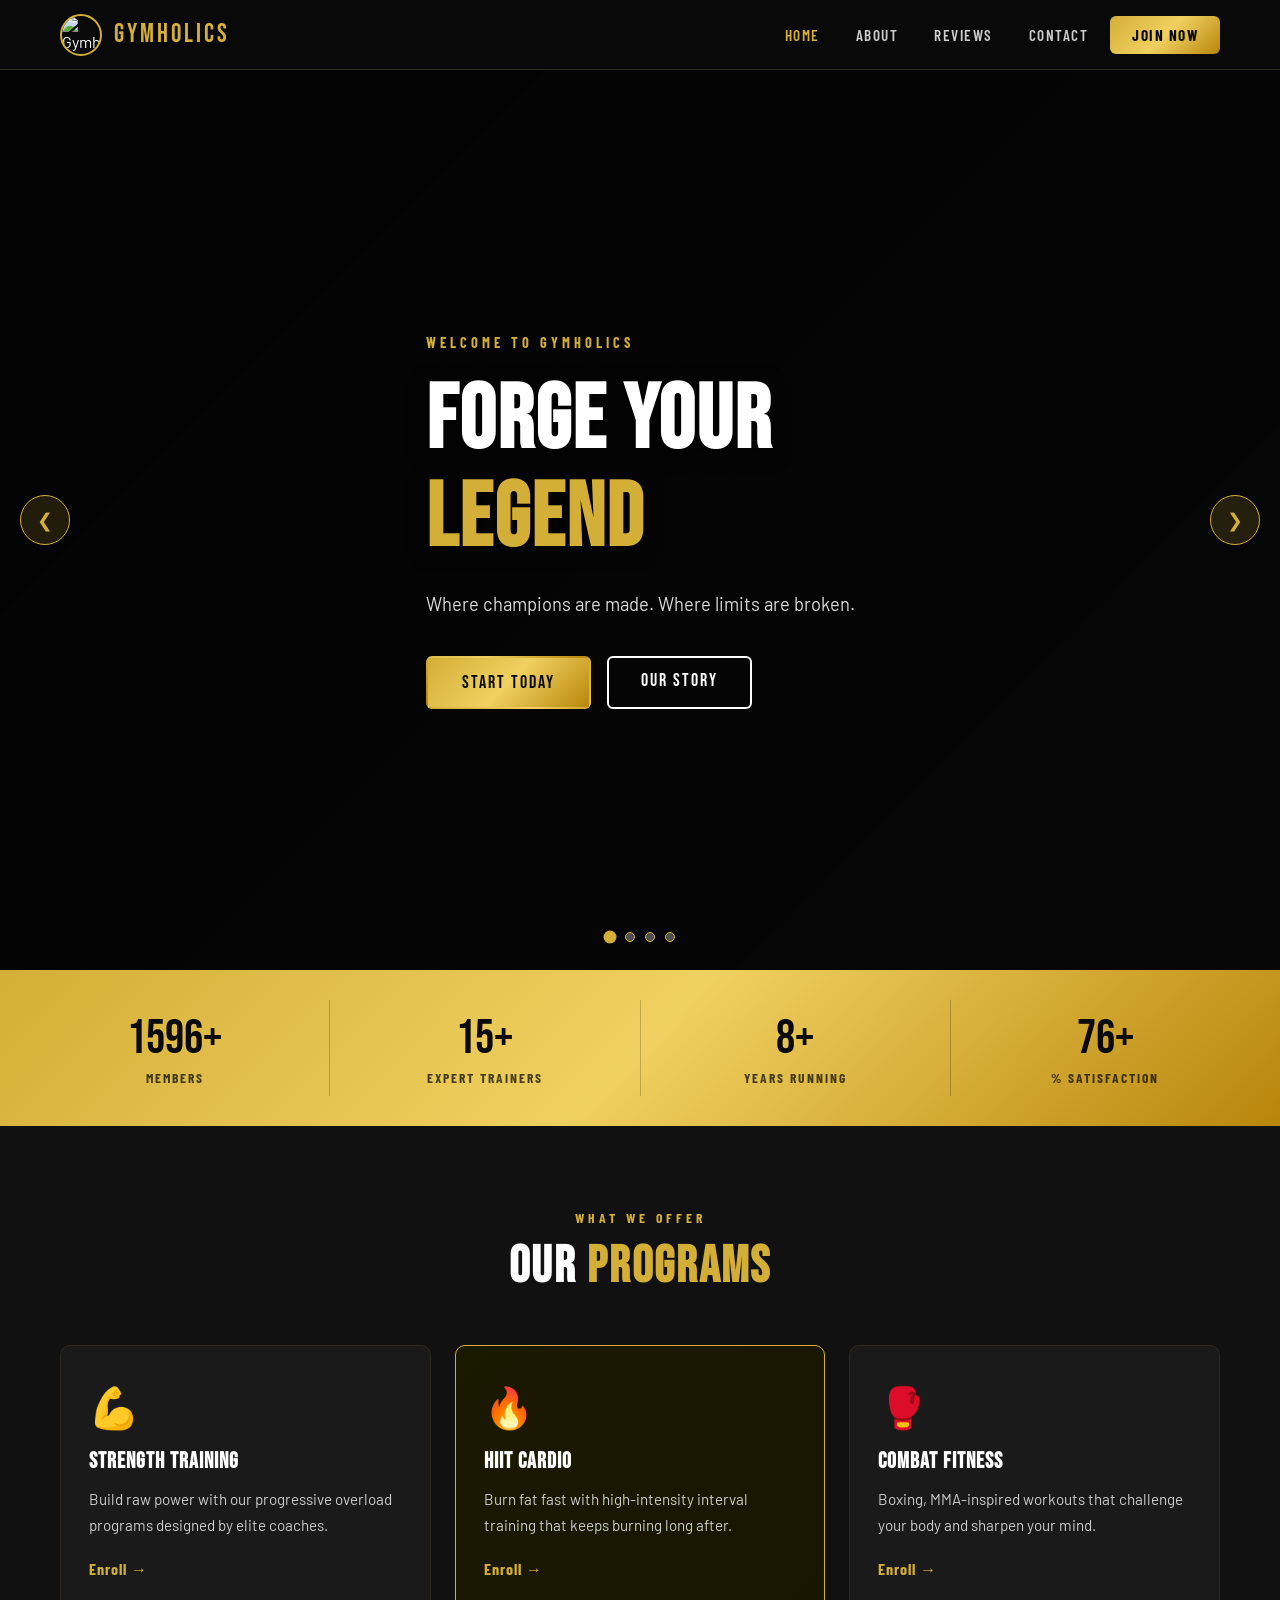
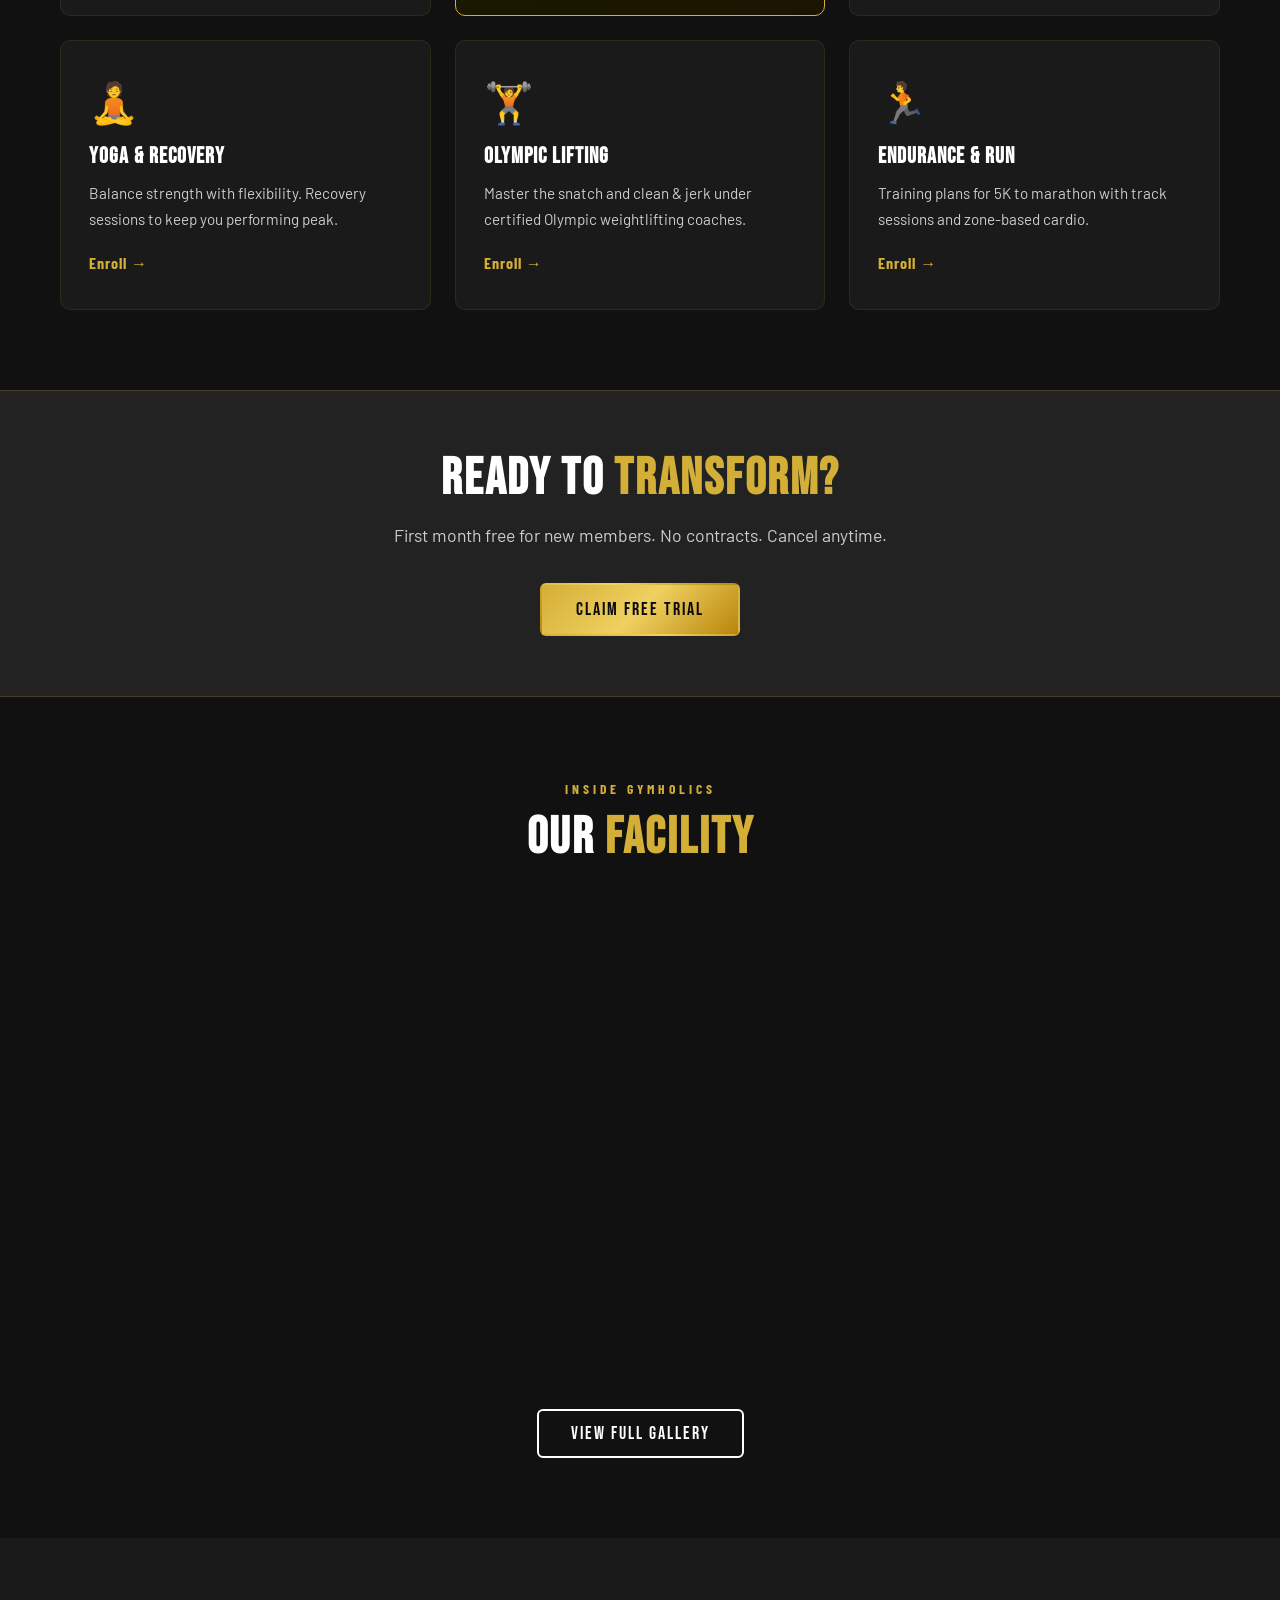
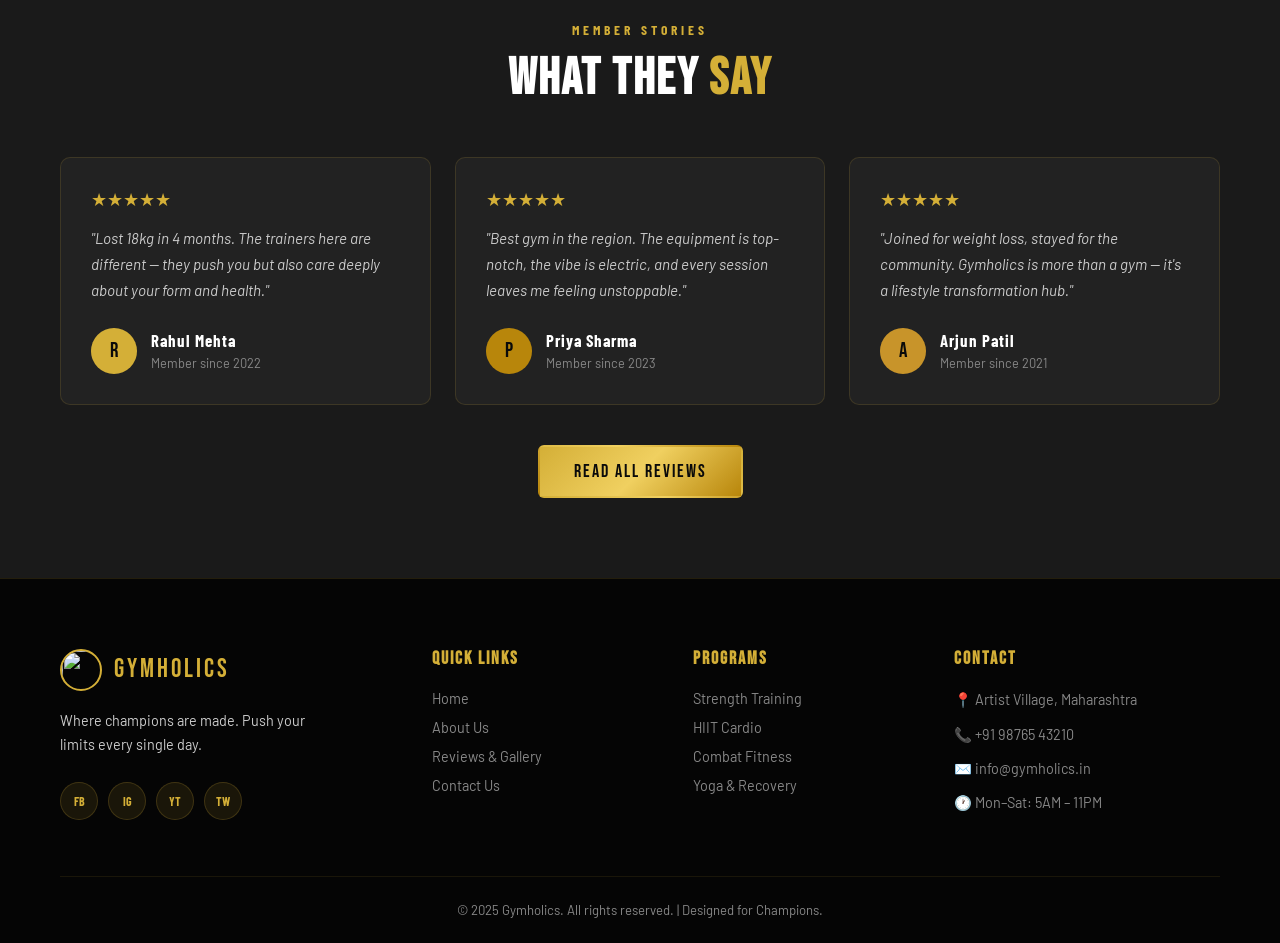
==== index.html @ a6f4fdde "Add files via upload" ====
<!DOCTYPE html>
<html lang="en">
<head>
<meta charset="UTF-8">
<meta name="viewport" content="width=device-width, initial-scale=1.0">
<title>Gymholics – Forge Your Legend</title>
<link rel="stylesheet" href="style.css">
<link href="https://fonts.googleapis.com/css2?family=Bebas+Neue&family=Barlow+Condensed:wght@400;600;700&family=Barlow:wght@400;500&display=swap" rel="stylesheet">
</head>
<body>

<!-- NAV -->
<nav class="navbar" id="navbar">
  <div class="nav-container">
    <a href="index.html" class="logo">
      <img src="logo.jpg" alt="Gymholics Logo" class="logo-img">
      <span class="logo-text">GYMHOLICS</span>
    </a>
    <button class="hamburger" id="hamburger" aria-label="Toggle menu">
      <span></span><span></span><span></span>
    </button>
    <ul class="nav-links" id="navLinks">
      <li><a href="index.html" class="active">Home</a></li>
      <li><a href="about.html">About</a></li>
      <li><a href="reviews.html">Reviews</a></li>
      <li><a href="contact.html">Contact</a></li>
      <li><a href="contact.html" class="nav-cta">Join Now</a></li>
    </ul>
  </div>
</nav>

<!-- HERO SLIDER -->
<section class="hero-slider" id="heroSlider">
  <div class="slide active" style="background-image: linear-gradient(135deg, rgba(0,0,0,0.7) 0%, rgba(0,0,0,0.3) 100%), url('https://images.unsplash.com/photo-1534438327276-14e5300c3a48?w=1600&q=80');">
    <div class="slide-content">
      <p class="slide-tag">Welcome to Gymholics</p>
      <h1>FORGE YOUR<br><span class="gold">LEGEND</span></h1>
      <p class="slide-sub">Where champions are made. Where limits are broken.</p>
      <div class="slide-btns">
        <a href="contact.html" class="btn-gold">Start Today</a>
        <a href="about.html" class="btn-outline">Our Story</a>
      </div>
    </div>
  </div>
  <div class="slide" style="background-image: linear-gradient(135deg, rgba(0,0,0,0.7) 0%, rgba(0,0,0,0.3) 100%), url('https://images.unsplash.com/photo-1571019613454-1cb2f99b2d8b?w=1600&q=80');">
    <div class="slide-content">
      <p class="slide-tag">State-of-the-Art Equipment</p>
      <h1>TRAIN LIKE<br><span class="gold">A BEAST</span></h1>
      <p class="slide-sub">Premium equipment. Expert trainers. Unstoppable results.</p>
      <div class="slide-btns">
        <a href="contact.html" class="btn-gold">Get Membership</a>
        <a href="reviews.html" class="btn-outline">See Results</a>
      </div>
    </div>
  </div>
  <div class="slide video-slide">
    <video autoplay muted loop playsinline class="bg-video">
      <source src="Images/VideoBanner.mp4" type="video/mp4">
    </video>
    <div class="video-overlay"></div>
    <div class="slide-content">
      <p class="slide-tag">Real People. Real Results.</p>
      <h1>YOUR<br><span class="gold">TRANSFORMATION</span></h1>
      <p class="slide-sub">Join thousands who changed their lives at Gymholics.</p>
      <div class="slide-btns">
        <a href="reviews.html" class="btn-gold">See Stories</a>
        <a href="contact.html" class="btn-outline">Join Now</a>
      </div>
    </div>
  </div>
  <div class="slide" style="background-image: linear-gradient(135deg, rgba(0,0,0,0.7) 0%, rgba(0,0,0,0.3) 100%), url('https://images.unsplash.com/photo-1599058917212-d750089bc07e?w=1600&q=80');">
    <div class="slide-content">
      <p class="slide-tag">Expert Coaching</p>
      <h1>PUSH YOUR<br><span class="gold">LIMITS</span></h1>
      <p class="slide-sub">Certified trainers dedicated to your success every step.</p>
      <div class="slide-btns">
        <a href="about.html" class="btn-gold">Meet Trainers</a>
        <a href="contact.html" class="btn-outline">Free Trial</a>
      </div>
    </div>
  </div>

  <button class="slider-btn prev" id="prevBtn">&#10094;</button>
  <button class="slider-btn next" id="nextBtn">&#10095;</button>
  <div class="slider-dots" id="sliderDots"></div>
</section>

<!-- STATS BAR -->
<section class="stats-bar">
  <div class="stat"><span class="stat-num" data-target="2500">0</span><span class="stat-label">Members</span></div>
  <div class="stat"><span class="stat-num" data-target="15">0</span><span class="stat-label">Expert Trainers</span></div>
  <div class="stat"><span class="stat-num" data-target="8">0</span><span class="stat-label">Years Running</span></div>
  <div class="stat"><span class="stat-num" data-target="98">0</span><span class="stat-label">% Satisfaction</span></div>
</section>

<!-- PROGRAMS -->
<section class="programs section-pad">
  <div class="container">
    <div class="section-header">
      <p class="section-tag">What We Offer</p>
      <h2>OUR <span class="gold">PROGRAMS</span></h2>
    </div>
    <div class="programs-grid">
      <div class="program-card">
        <div class="program-icon">💪</div>
        <h3>Strength Training</h3>
        <p>Build raw power with our progressive overload programs designed by elite coaches.</p>
        <a href="contact.html" class="card-link">Enroll →</a>
      </div>
      <div class="program-card featured">
        <div class="program-icon">🔥</div>
        <h3>HIIT Cardio</h3>
        <p>Burn fat fast with high-intensity interval training that keeps burning long after.</p>
        <a href="contact.html" class="card-link">Enroll →</a>
      </div>
      <div class="program-card">
        <div class="program-icon">🥊</div>
        <h3>Combat Fitness</h3>
        <p>Boxing, MMA-inspired workouts that challenge your body and sharpen your mind.</p>
        <a href="contact.html" class="card-link">Enroll →</a>
      </div>
      <div class="program-card">
        <div class="program-icon">🧘</div>
        <h3>Yoga & Recovery</h3>
        <p>Balance strength with flexibility. Recovery sessions to keep you performing peak.</p>
        <a href="contact.html" class="card-link">Enroll →</a>
      </div>
      <div class="program-card">
        <div class="program-icon">🏋️</div>
        <h3>Olympic Lifting</h3>
        <p>Master the snatch and clean & jerk under certified Olympic weightlifting coaches.</p>
        <a href="contact.html" class="card-link">Enroll →</a>
      </div>
      <div class="program-card">
        <div class="program-icon">🏃</div>
        <h3>Endurance & Run</h3>
        <p>Training plans for 5K to marathon with track sessions and zone-based cardio.</p>
        <a href="contact.html" class="card-link">Enroll →</a>
      </div>
    </div>
  </div>
</section>

<!-- CTA STRIP -->
<section class="cta-strip">
  <div class="container">
    <h2>READY TO <span class="gold">TRANSFORM?</span></h2>
    <p>First month free for new members. No contracts. Cancel anytime.</p>
    <a href="contact.html" class="btn-gold">Claim Free Trial</a>
  </div>
</section>

<!-- GALLERY PREVIEW -->
<section class="gallery-preview section-pad">
  <div class="container">
    <div class="section-header">
      <p class="section-tag">Inside Gymholics</p>
      <h2>OUR <span class="gold">FACILITY</span></h2>
    </div>
    <div class="gallery-grid">
      <div class="gallery-item tall" style="background-image:url('https://images.unsplash.com/photo-1534438327276-14e5300c3a48?w=800&q=80')"><div class="gallery-overlay"><span>Main Floor</span></div></div>
      <div class="gallery-item" style="background-image:url('https://images.unsplash.com/photo-1517836357463-d25dfeac3438?w=800&q=80')"><div class="gallery-overlay"><span>Free Weights</span></div></div>
      <div class="gallery-item" style="background-image:url('https://images.unsplash.com/photo-1571019613454-1cb2f99b2d8b?w=800&q=80')"><div class="gallery-overlay"><span>Cardio Zone</span></div></div>
      <div class="gallery-item wide" style="background-image:url('https://images.unsplash.com/photo-1599058917212-d750089bc07e?w=800&q=80')"><div class="gallery-overlay"><span>Group Classes</span></div></div>
      <div class="gallery-item" style="background-image:url('https://images.unsplash.com/photo-1583454110551-21f2fa2afe61?w=800&q=80')"><div class="gallery-overlay"><span>Boxing Ring</span></div></div>
    </div>
    <div class="center-btn"><a href="reviews.html" class="btn-outline">View Full Gallery</a></div>
  </div>
</section>

<!-- TESTIMONIAL QUICK -->
<section class="testimonial-quick section-pad">
  <div class="container">
    <div class="section-header">
      <p class="section-tag">Member Stories</p>
      <h2>WHAT THEY <span class="gold">SAY</span></h2>
    </div>
    <div class="testi-carousel" id="testiCarousel">
      <div class="testi-track" id="testiTrack">
        <div class="testi-card">
          <div class="stars">★★★★★</div>
          <p>"Lost 18kg in 4 months. The trainers here are different — they push you but also care deeply about your form and health."</p>
          <div class="testi-author"><div class="author-avatar" style="background:#d4af37">R</div><div><strong>Rahul Mehta</strong><span>Member since 2022</span></div></div>
        </div>
        <div class="testi-card">
          <div class="stars">★★★★★</div>
          <p>"Best gym in the region. The equipment is top-notch, the vibe is electric, and every session leaves me feeling unstoppable."</p>
          <div class="testi-author"><div class="author-avatar" style="background:#b8860b">P</div><div><strong>Priya Sharma</strong><span>Member since 2023</span></div></div>
        </div>
        <div class="testi-card">
          <div class="stars">★★★★★</div>
          <p>"Joined for weight loss, stayed for the community. Gymholics is more than a gym — it's a lifestyle transformation hub."</p>
          <div class="testi-author"><div class="author-avatar" style="background:#c8942a">A</div><div><strong>Arjun Patil</strong><span>Member since 2021</span></div></div>
        </div>
      </div>
    </div>
    <div class="center-btn"><a href="reviews.html" class="btn-gold">Read All Reviews</a></div>
  </div>
</section>

<!-- FOOTER -->
<footer class="footer">
  <div class="container">
    <div class="footer-grid">
      <div class="footer-brand">
        <a href="index.html" class="logo"><img src="logo.jpg" alt="" class="logo-img"><span class="logo-text">GYMHOLICS</span></a>
        <p>Where champions are made. Push your limits every single day.</p>
        <div class="social-links">
          <a href="#" class="social">FB</a>
          <a href="#" class="social">IG</a>
          <a href="#" class="social">YT</a>
          <a href="#" class="social">TW</a>
        </div>
      </div>
      <div class="footer-links">
        <h4>Quick Links</h4>
        <ul>
          <li><a href="index.html">Home</a></li>
          <li><a href="about.html">About Us</a></li>
          <li><a href="reviews.html">Reviews & Gallery</a></li>
          <li><a href="contact.html">Contact Us</a></li>
        </ul>
      </div>
      <div class="footer-links">
        <h4>Programs</h4>
        <ul>
          <li><a href="#">Strength Training</a></li>
          <li><a href="#">HIIT Cardio</a></li>
          <li><a href="#">Combat Fitness</a></li>
          <li><a href="#">Yoga & Recovery</a></li>
        </ul>
      </div>
      <div class="footer-contact">
        <h4>Contact</h4>
        <p>📍 Artist Village, Maharashtra</p>
        <p>📞 +91 98765 43210</p>
        <p>✉️ info@gymholics.in</p>
        <p>🕐 Mon–Sat: 5AM – 11PM</p>
      </div>
    </div>
    <div class="footer-bottom">
      <p>© 2025 Gymholics. All rights reserved. | Designed for Champions.</p>
    </div>
  </div>
</footer>

<script src="script.js"></script>
</body>
</html>
---- style.css ----
/* ===== CSS VARIABLES ===== */
:root {
  --gold: #d4af37;
  --gold-light: #f0d060;
  --gold-dark: #b8860b;
  --gold-gradient: linear-gradient(135deg, #d4af37 0%, #f0d060 50%, #b8860b 100%);
  --black: #0a0a0a;
  --dark: #111111;
  --dark2: #1a1a1a;
  --dark3: #222222;
  --gray: #888;
  --light-gray: #ccc;
  --white: #ffffff;
  --nav-height: 70px;
  --radius: 6px;
  --transition: all 0.3s ease;
}

/* ===== RESET ===== */
*, *::before, *::after { box-sizing: border-box; margin: 0; padding: 0; }
html { scroll-behavior: smooth; }
body { font-family: 'Barlow', sans-serif; background: var(--black); color: var(--white); overflow-x: hidden; }
a { text-decoration: none; color: inherit; }
ul { list-style: none; }
img { max-width: 100%; display: block; }
button { cursor: pointer; border: none; background: none; }
input, textarea, select { outline: none; font-family: inherit; }

/* ===== TYPOGRAPHY ===== */
h1, h2, h3, h4 { font-family: 'Bebas Neue', sans-serif; letter-spacing: 2px; line-height: 1.1; }
h1 { font-size: clamp(2.8rem, 7vw, 6rem); }
h2 { font-size: clamp(2rem, 4vw, 3.5rem); }
h3 { font-size: clamp(1.2rem, 2.5vw, 1.8rem); letter-spacing: 1px; }
p { line-height: 1.7; color: var(--light-gray); }
.gold { color: var(--gold); }

/* ===== UTILITY ===== */
.container { max-width: 1200px; margin: 0 auto; padding: 0 20px; }
.section-pad { padding: 80px 0; }
.dark-section { background: var(--dark2); }
.section-header { text-align: center; margin-bottom: 50px; }
.section-tag { font-family: 'Barlow Condensed', sans-serif; font-weight: 700; font-size: 0.85rem; letter-spacing: 4px; text-transform: uppercase; color: var(--gold); margin-bottom: 10px; display: block; }
.center-btn { text-align: center; margin-top: 40px; }

/* ===== BUTTONS ===== */
.btn-gold {
  display: inline-block;
  background: var(--gold-gradient);
  color: var(--black);
  font-family: 'Bebas Neue', sans-serif;
  font-size: 1.1rem;
  letter-spacing: 2px;
  padding: 14px 34px;
  border-radius: var(--radius);
  transition: var(--transition);
  border: 2px solid transparent;
}
.btn-gold:hover { transform: translateY(-2px); box-shadow: 0 8px 30px rgba(212,175,55,0.4); }
.btn-outline {
  display: inline-block;
  background: transparent;
  color: var(--white);
  font-family: 'Bebas Neue', sans-serif;
  font-size: 1.1rem;
  letter-spacing: 2px;
  padding: 12px 32px;
  border-radius: var(--radius);
  border: 2px solid var(--white);
  transition: var(--transition);
}
.btn-outline:hover { border-color: var(--gold); color: var(--gold); transform: translateY(-2px); }

/* ===== NAVBAR ===== */
.navbar {
  position: fixed; top: 0; left: 0; right: 0; z-index: 1000;
  background: rgba(10,10,10,0.95);
  backdrop-filter: blur(10px);
  border-bottom: 1px solid rgba(212,175,55,0.2);
  height: var(--nav-height);
  transition: var(--transition);
}
.navbar.scrolled { background: rgba(10,10,10,0.99); box-shadow: 0 4px 30px rgba(0,0,0,0.5); }
.nav-container {
  max-width: 1200px; margin: 0 auto; padding: 0 20px;
  height: 100%; display: flex; align-items: center; justify-content: space-between;
}
.logo { display: flex; align-items: center; gap: 12px; }
.logo-img { width: 42px; height: 42px; border-radius: 50%; object-fit: cover; border: 2px solid var(--gold); }
.logo-text { font-family: 'Bebas Neue', sans-serif; font-size: 1.6rem; letter-spacing: 3px; color: var(--gold); }
.nav-links { display: flex; align-items: center; gap: 8px; }
.nav-links li a {
  font-family: 'Barlow Condensed', sans-serif; font-weight: 600;
  font-size: 0.95rem; letter-spacing: 1.5px; text-transform: uppercase;
  color: var(--light-gray); padding: 8px 14px; border-radius: var(--radius);
  transition: var(--transition);
}
.nav-links li a:hover, .nav-links li a.active { color: var(--gold); }
.nav-cta {
  background: var(--gold-gradient) !important;
  color: var(--black) !important;
  padding: 10px 22px !important;
  border-radius: var(--radius) !important;
  font-weight: 700 !important;
}
.nav-cta:hover { transform: translateY(-1px); box-shadow: 0 4px 20px rgba(212,175,55,0.4); }

/* HAMBURGER */
.hamburger { display: none; flex-direction: column; gap: 5px; padding: 5px; z-index: 1001; }
.hamburger span { display: block; width: 26px; height: 2px; background: var(--gold); border-radius: 2px; transition: var(--transition); }
.hamburger.open span:nth-child(1) { transform: translateY(7px) rotate(45deg); }
.hamburger.open span:nth-child(2) { opacity: 0; }
.hamburger.open span:nth-child(3) { transform: translateY(-7px) rotate(-45deg); }

/* ===== HERO SLIDER ===== */
.hero-slider {
  position: relative;
  height: 100vh; min-height: 600px;
  overflow: hidden;
  margin-top: var(--nav-height);
}
.slide {
  position: absolute; inset: 0;
  background-size: cover; background-position: center;
  display: flex; align-items: center;
  opacity: 0; transition: opacity 0.8s ease;
}
.slide.active { opacity: 1; z-index: 1; }
.video-slide { background: var(--black); }
.bg-video { position: absolute; inset: 0; width: 100%; height: 100%; object-fit: cover; }
.video-overlay { position: absolute; inset: 0; background: rgba(0,0,0,0.6); }
.slide-content {
  position: relative; z-index: 2;
  max-width: 1200px; margin: 0 auto; padding: 0 40px;
  animation: slideIn 0.8s ease forwards;
}
@keyframes slideIn { from { opacity: 0; transform: translateY(30px); } to { opacity: 1; transform: translateY(0); } }
.slide-tag { font-family: 'Barlow Condensed', sans-serif; font-weight: 700; font-size: 0.9rem; letter-spacing: 4px; text-transform: uppercase; color: var(--gold); margin-bottom: 16px; display: block; }
.slide-content h1 { margin-bottom: 20px; text-shadow: 0 4px 20px rgba(0,0,0,0.5); }
.slide-sub { font-size: 1.15rem; color: rgba(255,255,255,0.85); margin-bottom: 36px; max-width: 540px; }
.slide-btns { display: flex; gap: 16px; flex-wrap: wrap; }
.slider-btn {
  position: absolute; top: 50%; transform: translateY(-50%); z-index: 10;
  background: rgba(212,175,55,0.15); color: var(--gold); border: 1px solid var(--gold);
  width: 50px; height: 50px; border-radius: 50%; font-size: 1.2rem;
  transition: var(--transition); backdrop-filter: blur(5px);
}
.slider-btn:hover { background: var(--gold); color: var(--black); }
.prev { left: 20px; }
.next { right: 20px; }
.slider-dots {
  position: absolute; bottom: 28px; left: 50%; transform: translateX(-50%);
  z-index: 10; display: flex; gap: 10px;
}
.slider-dot { width: 10px; height: 10px; border-radius: 50%; background: rgba(255,255,255,0.3); border: 1px solid var(--gold); cursor: pointer; transition: var(--transition); }
.slider-dot.active { background: var(--gold); transform: scale(1.3); }

/* ===== STATS BAR ===== */
.stats-bar {
  background: var(--gold-gradient);
  padding: 30px 20px;
  display: flex; justify-content: center; flex-wrap: wrap; gap: 0;
}
.stat { flex: 1; min-width: 150px; text-align: center; padding: 10px 20px; border-right: 1px solid rgba(0,0,0,0.2); }
.stat:last-child { border-right: none; }
.stat-num { font-family: 'Bebas Neue', sans-serif; font-size: 3rem; color: var(--black); display: block; }
.stat-num::after { content: "+"; }
.stat-label { font-family: 'Barlow Condensed', sans-serif; font-weight: 700; font-size: 0.85rem; letter-spacing: 2px; color: rgba(0,0,0,0.7); text-transform: uppercase; }

/* ===== PROGRAMS ===== */
.programs { background: var(--dark); }
.programs-grid { display: grid; grid-template-columns: repeat(3, 1fr); gap: 24px; }
.program-card {
  background: var(--dark2); border: 1px solid rgba(212,175,55,0.1);
  border-radius: 10px; padding: 36px 28px;
  transition: var(--transition); position: relative; overflow: hidden;
}
.program-card::before { content: ''; position: absolute; top: 0; left: 0; right: 0; height: 3px; background: var(--gold-gradient); transform: scaleX(0); transform-origin: left; transition: transform 0.4s ease; }
.program-card:hover::before { transform: scaleX(1); }
.program-card:hover { transform: translateY(-6px); border-color: rgba(212,175,55,0.3); box-shadow: 0 20px 40px rgba(0,0,0,0.4); }
.program-card.featured { border-color: var(--gold); background: linear-gradient(135deg, #1a1a00 0%, #1a1500 100%); }
.program-icon { font-size: 2.5rem; margin-bottom: 18px; }
.program-card h3 { color: var(--white); margin-bottom: 12px; font-size: 1.4rem; }
.program-card p { font-size: 0.95rem; margin-bottom: 20px; }
.card-link { color: var(--gold); font-family: 'Barlow Condensed', sans-serif; font-weight: 700; font-size: 1rem; letter-spacing: 1px; transition: var(--transition); }
.card-link:hover { letter-spacing: 3px; }

/* ===== CTA STRIP ===== */
.cta-strip { background: var(--dark3); border-top: 1px solid rgba(212,175,55,0.2); border-bottom: 1px solid rgba(212,175,55,0.2); padding: 60px 20px; text-align: center; }
.cta-strip h2 { margin-bottom: 14px; }
.cta-strip p { margin-bottom: 32px; font-size: 1.1rem; }

/* ===== GALLERY PREVIEW ===== */
.gallery-preview { background: var(--dark); }
.gallery-grid { display: grid; grid-template-columns: repeat(4, 1fr); grid-template-rows: 220px 220px; gap: 12px; }
.gallery-item {
  background-size: cover; background-position: center;
  border-radius: 8px; overflow: hidden;
  position: relative; cursor: pointer;
}
.gallery-item.tall { grid-row: span 2; }
.gallery-item.wide { grid-column: span 2; }
.gallery-overlay {
  position: absolute; inset: 0;
  background: linear-gradient(to top, rgba(0,0,0,0.8) 0%, transparent 60%);
  opacity: 0; transition: var(--transition);
  display: flex; align-items: flex-end; padding: 16px;
}
.gallery-overlay span { font-family: 'Barlow Condensed', sans-serif; font-weight: 700; color: var(--gold); letter-spacing: 2px; font-size: 0.9rem; text-transform: uppercase; }
.gallery-item:hover .gallery-overlay { opacity: 1; }
.gallery-item:hover { transform: scale(1.02); box-shadow: 0 10px 30px rgba(212,175,55,0.2); transition: transform 0.3s ease; }

/* ===== TESTIMONIAL QUICK ===== */
.testimonial-quick { background: var(--dark2); }
.testi-carousel { overflow: hidden; }
.testi-track { display: flex; gap: 24px; flex-wrap: nowrap; }
.testi-card {
  flex: 1; min-width: 280px;
  background: var(--dark3); border: 1px solid rgba(212,175,55,0.15);
  border-radius: 10px; padding: 30px;
}
.stars { color: var(--gold); font-size: 1.1rem; margin-bottom: 16px; }
.testi-card p { font-style: italic; margin-bottom: 24px; font-size: 0.95rem; }
.testi-author { display: flex; align-items: center; gap: 14px; }
.author-avatar { width: 46px; height: 46px; border-radius: 50%; display: flex; align-items: center; justify-content: center; font-family: 'Bebas Neue', sans-serif; font-size: 1.3rem; color: var(--black); flex-shrink: 0; }
.testi-author strong { display: block; color: var(--white); margin-bottom: 2px; font-family: 'Barlow Condensed', sans-serif; font-size: 1.05rem; letter-spacing: 1px; }
.testi-author span { font-size: 0.8rem; color: var(--gray); }

/* ===== PAGE HERO ===== */
.page-hero {
  margin-top: var(--nav-height);
  height: 400px; background-size: cover; background-position: center;
  display: flex; align-items: center;
}
.page-hero-content { max-width: 1200px; margin: 0 auto; padding: 0 40px; }
.page-hero-content p { font-size: 1.1rem; color: rgba(255,255,255,0.8); max-width: 500px; margin-top: 10px; }

/* ===== ABOUT ===== */
.about-story { background: var(--dark); }
.about-grid { display: grid; grid-template-columns: 1fr 1fr; gap: 70px; align-items: center; }
.about-text h2 { margin-bottom: 24px; }
.about-text p { margin-bottom: 18px; }
.about-text .btn-gold { margin-top: 12px; }
.about-image { position: relative; }
.about-image img { border-radius: 10px; width: 100%; height: 480px; object-fit: cover; }
.about-badge {
  position: absolute; bottom: -20px; right: -20px;
  background: var(--gold-gradient); color: var(--black);
  padding: 20px 24px; border-radius: 10px; text-align: center;
}
.badge-num { font-family: 'Bebas Neue', sans-serif; font-size: 2.5rem; display: block; line-height: 1; }
.about-badge span { font-family: 'Barlow Condensed', sans-serif; font-size: 0.8rem; letter-spacing: 2px; text-transform: uppercase; }

/* ===== VALUES ===== */
.values { background: var(--dark2); }
.values-grid { display: grid; grid-template-columns: repeat(4, 1fr); gap: 24px; }
.value-card { text-align: center; padding: 40px 24px; background: var(--dark3); border-radius: 10px; border: 1px solid rgba(212,175,55,0.1); transition: var(--transition); }
.value-card:hover { transform: translateY(-5px); border-color: var(--gold); }
.value-icon { font-size: 2.8rem; margin-bottom: 18px; }
.value-card h3 { color: var(--gold); margin-bottom: 12px; }
.value-card p { font-size: 0.92rem; }

/* ===== TRAINERS ===== */
.trainers { background: var(--dark); }
.trainers-grid { display: grid; grid-template-columns: repeat(4, 1fr); gap: 24px; }
.trainer-card { background: var(--dark2); border-radius: 10px; overflow: hidden; border: 1px solid rgba(212,175,55,0.1); transition: var(--transition); }
.trainer-card:hover { transform: translateY(-6px); border-color: rgba(212,175,55,0.4); box-shadow: 0 20px 40px rgba(0,0,0,0.4); }
.trainer-img { height: 260px; background-size: cover; background-position: top center; }
.trainer-info { padding: 24px; }
.trainer-info h3 { color: var(--white); margin-bottom: 4px; font-size: 1.3rem; }
.trainer-role { color: var(--gold); font-family: 'Barlow Condensed', sans-serif; font-size: 0.85rem; letter-spacing: 1.5px; text-transform: uppercase; margin-bottom: 12px; display: block; }
.trainer-info p { font-size: 0.88rem; margin-bottom: 16px; }
.trainer-tags { display: flex; gap: 8px; flex-wrap: wrap; }
.trainer-tags span { background: rgba(212,175,55,0.1); color: var(--gold); font-size: 0.75rem; padding: 4px 12px; border-radius: 20px; border: 1px solid rgba(212,175,55,0.3); font-family: 'Barlow Condensed', sans-serif; letter-spacing: 1px; text-transform: uppercase; }

/* ===== PLANS ===== */
.plans { background: var(--dark2); }
.plans-grid { display: grid; grid-template-columns: repeat(3, 1fr); gap: 28px; align-items: start; }
.plan-card { background: var(--dark3); border: 1px solid rgba(212,175,55,0.15); border-radius: 12px; padding: 40px 32px; position: relative; transition: var(--transition); }
.plan-card:hover { border-color: rgba(212,175,55,0.4); transform: translateY(-4px); }
.plan-card.featured { border-color: var(--gold); background: linear-gradient(135deg, #141400 0%, #1c1800 100%); transform: scale(1.04); }
.plan-badge { position: absolute; top: -14px; left: 50%; transform: translateX(-50%); background: var(--gold-gradient); color: var(--black); font-family: 'Bebas Neue', sans-serif; font-size: 0.9rem; letter-spacing: 2px; padding: 5px 18px; border-radius: 20px; white-space: nowrap; }
.plan-header { margin-bottom: 28px; }
.plan-header h3 { font-size: 2rem; color: var(--gold); margin-bottom: 8px; }
.plan-price { display: flex; align-items: baseline; gap: 4px; }
.plan-price .currency { font-size: 1.4rem; color: var(--gold); }
.plan-price .period { color: var(--gray); font-size: 1rem; }
.plan-price { font-family: 'Bebas Neue', sans-serif; font-size: 3.5rem; color: var(--white); }
.plan-features { margin-bottom: 32px; display: flex; flex-direction: column; gap: 12px; }
.plan-features li { font-size: 0.95rem; color: var(--light-gray); }
.plan-features li:first-child ~ li { border-top: 1px solid rgba(255,255,255,0.06); padding-top: 12px; }
.plan-card .btn-gold, .plan-card .btn-outline { width: 100%; text-align: center; }

/* ===== REVIEWS PAGE ===== */
.reviews-section { background: var(--dark); }
.rating-summary { display: flex; gap: 50px; align-items: center; background: var(--dark2); border: 1px solid rgba(212,175,55,0.15); border-radius: 12px; padding: 40px; margin-bottom: 50px; }
.overall-score { text-align: center; min-width: 120px; }
.big-score { font-family: 'Bebas Neue', sans-serif; font-size: 5rem; color: var(--gold); line-height: 1; }
.stars-big { color: var(--gold); font-size: 1.5rem; }
.score-label { font-size: 0.8rem; color: var(--gray); letter-spacing: 1px; text-transform: uppercase; margin-top: 4px; }
.rating-bars { flex: 1; display: flex; flex-direction: column; gap: 10px; }
.rating-bar-row { display: flex; align-items: center; gap: 12px; font-size: 0.9rem; }
.rating-bar-row span:first-child { color: var(--gold); min-width: 28px; }
.bar-track { flex: 1; height: 8px; background: var(--dark3); border-radius: 4px; overflow: hidden; }
.bar-fill { height: 100%; background: var(--gold-gradient); border-radius: 4px; }
.rating-bar-row span:last-child { color: var(--gray); min-width: 35px; text-align: right; }
.reviews-grid { display: grid; grid-template-columns: repeat(3, 1fr); gap: 24px; }
.review-card { background: var(--dark2); border: 1px solid rgba(212,175,55,0.1); border-radius: 10px; padding: 28px; transition: var(--transition); }
.review-card:hover { border-color: rgba(212,175,55,0.3); transform: translateY(-3px); }
.review-header { display: flex; align-items: center; gap: 14px; margin-bottom: 16px; }
.reviewer-avatar { width: 44px; height: 44px; border-radius: 50%; display: flex; align-items: center; justify-content: center; font-family: 'Bebas Neue', sans-serif; font-size: 1.3rem; color: var(--black); flex-shrink: 0; }
.review-header > div:nth-child(2) { flex: 1; }
.review-header strong { display: block; color: var(--white); font-family: 'Barlow Condensed', sans-serif; font-size: 1rem; letter-spacing: 1px; }
.review-date { font-size: 0.78rem; color: var(--gray); }
.review-stars { color: var(--gold); font-size: 0.9rem; }
.review-card p { font-size: 0.92rem; font-style: italic; }

/* ===== VIDEO GALLERY ===== */
.video-gallery { background: var(--dark2); }
.video-grid { display: grid; grid-template-columns: repeat(3, 1fr); gap: 24px; }
.video-card { border-radius: 10px; overflow: hidden; border: 1px solid rgba(212,175,55,0.15); }
.video-card video { width: 100%; height: 220px; object-fit: cover; display: block; }
.video-label { background: var(--dark3); padding: 14px 18px; font-family: 'Barlow Condensed', sans-serif; font-weight: 600; font-size: 0.95rem; letter-spacing: 1px; color: var(--light-gray); }

/* ===== PHOTO GALLERY ===== */
.photo-gallery { background: var(--dark); }
.gallery-filters { display: flex; gap: 10px; flex-wrap: wrap; justify-content: center; margin-bottom: 36px; }
.filter-btn {
  font-family: 'Barlow Condensed', sans-serif; font-weight: 700; font-size: 0.9rem;
  letter-spacing: 2px; text-transform: uppercase; padding: 10px 22px;
  border: 1px solid rgba(212,175,55,0.3); color: var(--gray); border-radius: 30px;
  transition: var(--transition);
}
.filter-btn:hover, .filter-btn.active { background: var(--gold-gradient); color: var(--black); border-color: transparent; }
.photo-grid { display: grid; grid-template-columns: repeat(4, 1fr); grid-auto-rows: 220px; gap: 12px; }
.photo-item { background-size: cover; background-position: center; border-radius: 8px; overflow: hidden; position: relative; cursor: pointer; transition: opacity 0.3s ease; }
.photo-item.tall { grid-row: span 2; }
.photo-item.wide { grid-column: span 2; }
.photo-item.hidden { opacity: 0; pointer-events: none; }
.photo-overlay { position: absolute; inset: 0; background: linear-gradient(to top, rgba(0,0,0,0.8) 0%, transparent 60%); opacity: 0; transition: var(--transition); display: flex; align-items: flex-end; padding: 14px; }
.photo-overlay span { font-family: 'Barlow Condensed', sans-serif; font-weight: 700; color: var(--gold); letter-spacing: 2px; font-size: 0.88rem; text-transform: uppercase; }
.photo-item:hover .photo-overlay { opacity: 1; }
.photo-item:hover { box-shadow: 0 8px 25px rgba(212,175,55,0.2); }

/* LIGHTBOX */
.lightbox { position: fixed; inset: 0; background: rgba(0,0,0,0.95); z-index: 9999; display: none; align-items: center; justify-content: center; }
.lightbox.open { display: flex; }
.lightbox-img-wrap { max-width: 90vw; max-height: 90vh; text-align: center; }
.lightbox-img-wrap img { max-width: 100%; max-height: 80vh; border-radius: 8px; border: 2px solid rgba(212,175,55,0.3); }
.lightbox-caption { color: var(--gold); font-family: 'Barlow Condensed', sans-serif; font-size: 1rem; letter-spacing: 2px; margin-top: 14px; text-transform: uppercase; }
.lightbox-close { position: absolute; top: 20px; right: 24px; color: var(--white); font-size: 1.8rem; background: rgba(212,175,55,0.2); width: 46px; height: 46px; border-radius: 50%; display: flex; align-items: center; justify-content: center; transition: var(--transition); }
.lightbox-close:hover { background: var(--gold); color: var(--black); }
.lightbox-prev, .lightbox-next { position: absolute; top: 50%; transform: translateY(-50%); color: var(--gold); font-size: 1.5rem; background: rgba(212,175,55,0.15); border: 1px solid var(--gold); width: 50px; height: 50px; border-radius: 50%; transition: var(--transition); }
.lightbox-prev:hover, .lightbox-next:hover { background: var(--gold); color: var(--black); }
.lightbox-prev { left: 20px; }
.lightbox-next { right: 20px; }

/* ===== REVIEW FORM ===== */
.review-form-section { background: var(--dark2); }
.review-form, .contact-form { max-width: 800px; margin: 0 auto; }
.form-row { display: grid; grid-template-columns: 1fr 1fr; gap: 20px; }
.form-group { margin-bottom: 22px; }
.form-group label { display: block; font-family: 'Barlow Condensed', sans-serif; font-weight: 700; font-size: 0.85rem; letter-spacing: 2px; text-transform: uppercase; color: var(--light-gray); margin-bottom: 8px; }
.form-group input, .form-group textarea, .form-group select {
  width: 100%; background: var(--dark3); border: 1px solid rgba(212,175,55,0.2);
  border-radius: var(--radius); padding: 14px 16px; color: var(--white); font-size: 0.95rem; transition: var(--transition);
}
.form-group input:focus, .form-group textarea:focus, .form-group select:focus { border-color: var(--gold); box-shadow: 0 0 0 3px rgba(212,175,55,0.1); }
.form-group select { appearance: none; background-image: url("data:image/svg+xml,%3Csvg xmlns='http://www.w3.org/2000/svg' viewBox='0 0 10 6'%3E%3Cpath d='M0 0l5 6 5-6z' fill='%23d4af37'/%3E%3C/svg%3E"); background-repeat: no-repeat; background-position: right 14px center; background-size: 10px; }
.form-group select option { background: var(--dark3); }
.submit-btn { font-size: 1.1rem; padding: 16px 48px; width: 100%; }
.form-success { display: none; background: rgba(212,175,55,0.1); border: 1px solid var(--gold); border-radius: var(--radius); padding: 16px 20px; margin-top: 18px; color: var(--gold); font-family: 'Barlow Condensed', sans-serif; font-size: 1.05rem; letter-spacing: 1px; text-align: center; }
.form-success.show { display: block; }

/* Star Rating */
.star-rating { display: flex; gap: 8px; margin-top: 6px; }
.star { font-size: 2rem; color: var(--dark3); cursor: pointer; transition: var(--transition); }
.star.active, .star:hover { color: var(--gold); }

/* File Upload */
.file-upload { display: flex; align-items: center; gap: 12px; }
.file-upload input[type="file"] { display: none; }
.file-label { display: inline-block; background: rgba(212,175,55,0.1); border: 1px solid rgba(212,175,55,0.3); color: var(--gold); padding: 10px 18px; border-radius: var(--radius); cursor: pointer; font-family: 'Barlow Condensed', sans-serif; font-size: 0.9rem; letter-spacing: 1px; transition: var(--transition); white-space: nowrap; }
.file-label:hover { background: rgba(212,175,55,0.2); }
.file-name { font-size: 0.82rem; color: var(--gray); }
.preview-wrap { margin-top: 10px; }
.preview-wrap img { max-width: 100%; max-height: 150px; border-radius: var(--radius); border: 1px solid rgba(212,175,55,0.2); }
.preview-wrap video { max-width: 100%; max-height: 150px; border-radius: var(--radius); }

/* ===== CONTACT PAGE ===== */
.contact-section { background: var(--dark); }
.contact-grid { display: grid; grid-template-columns: 1.2fr 1fr; gap: 70px; }
.contact-form-wrap h2, .contact-info-wrap h2 { margin-bottom: 30px; }
.info-cards { display: flex; flex-direction: column; gap: 18px; margin-bottom: 28px; }
.info-card { display: flex; gap: 18px; align-items: flex-start; background: var(--dark2); border: 1px solid rgba(212,175,55,0.1); border-radius: 8px; padding: 20px; transition: var(--transition); }
.info-card:hover { border-color: rgba(212,175,55,0.3); }
.info-icon { font-size: 1.5rem; flex-shrink: 0; }
.info-card h4 { color: var(--gold); font-family: 'Barlow Condensed', sans-serif; font-size: 0.85rem; letter-spacing: 2px; text-transform: uppercase; margin-bottom: 5px; }
.info-card p { font-size: 0.92rem; color: var(--light-gray); line-height: 1.6; }
.map-embed { border-radius: 10px; overflow: hidden; border: 1px solid rgba(212,175,55,0.2); }

/* Free Trial */
.free-trial { background: var(--dark3); }
.trial-content { display: flex; align-items: center; gap: 50px; justify-content: space-between; }
.trial-content h2 { margin-bottom: 8px; }
.trial-content p { color: var(--light-gray); }
.trial-form { display: flex; gap: 12px; flex-wrap: wrap; }
.trial-form input { background: var(--dark2); border: 1px solid rgba(212,175,55,0.3); color: var(--white); padding: 14px 18px; border-radius: var(--radius); font-size: 0.95rem; min-width: 200px; }
.trial-form input::placeholder { color: var(--gray); }

/* FAQ */
.faq { background: var(--dark); }
.faq-list { max-width: 800px; margin: 0 auto; }
.faq-item { border-bottom: 1px solid rgba(212,175,55,0.1); }
.faq-q {
  width: 100%; display: flex; justify-content: space-between; align-items: center;
  padding: 22px 0; color: var(--white); font-family: 'Barlow Condensed', sans-serif;
  font-size: 1.15rem; font-weight: 600; letter-spacing: 0.5px; text-align: left; transition: var(--transition);
}
.faq-q:hover, .faq-q.open { color: var(--gold); }
.faq-q span { font-size: 1.4rem; color: var(--gold); transition: transform 0.3s ease; }
.faq-q.open span { transform: rotate(45deg); }
.faq-a { display: none; padding-bottom: 20px; }
.faq-a.open { display: block; }
.faq-a p { font-size: 0.95rem; color: var(--light-gray); }

/* ===== FOOTER ===== */
.footer { background: #050505; border-top: 1px solid rgba(212,175,55,0.15); padding: 70px 0 0; }
.footer-grid { display: grid; grid-template-columns: 1.5fr 1fr 1fr 1.2fr; gap: 40px; padding-bottom: 50px; }
.footer-brand .logo { margin-bottom: 18px; display: inline-flex; }
.footer-brand p { font-size: 0.9rem; margin-bottom: 24px; max-width: 280px; }
.social-links { display: flex; gap: 10px; }
.social { background: rgba(212,175,55,0.1); border: 1px solid rgba(212,175,55,0.2); color: var(--gold); width: 38px; height: 38px; border-radius: 50%; display: flex; align-items: center; justify-content: center; font-family: 'Barlow Condensed', sans-serif; font-size: 0.75rem; font-weight: 700; transition: var(--transition); }
.social:hover { background: var(--gold); color: var(--black); }
.footer-links h4, .footer-contact h4 { font-family: 'Bebas Neue', sans-serif; font-size: 1.1rem; letter-spacing: 2px; color: var(--gold); margin-bottom: 20px; }
.footer-links ul { display: flex; flex-direction: column; gap: 10px; }
.footer-links ul li a { font-size: 0.9rem; color: var(--gray); transition: var(--transition); }
.footer-links ul li a:hover { color: var(--gold); padding-left: 5px; }
.footer-contact p { font-size: 0.9rem; margin-bottom: 10px; color: var(--gray); }
.footer-bottom { border-top: 1px solid rgba(212,175,55,0.1); padding: 22px 0; text-align: center; }
.footer-bottom p { font-size: 0.82rem; color: var(--gray); }

/* ===== RESPONSIVE ===== */
@media (max-width: 1024px) {
  .programs-grid { grid-template-columns: repeat(2, 1fr); }
  .trainers-grid { grid-template-columns: repeat(2, 1fr); }
  .values-grid { grid-template-columns: repeat(2, 1fr); }
  .footer-grid { grid-template-columns: 1fr 1fr; gap: 30px; }
  .about-grid { gap: 40px; }
}

@media (max-width: 768px) {
  /* Mobile Nav */
  .hamburger { display: flex; }
  .nav-links {
    position: fixed; top: var(--nav-height); left: 0; right: 0;
    background: rgba(10,10,10,0.98); backdrop-filter: blur(10px);
    flex-direction: column; align-items: stretch; gap: 0;
    max-height: 0; overflow: hidden; transition: max-height 0.4s ease;
    border-bottom: 1px solid rgba(212,175,55,0.2);
  }
  .nav-links.open { max-height: 400px; }
  .nav-links li a {
    display: block; padding: 16px 24px;
    border-bottom: 1px solid rgba(212,175,55,0.05); font-size: 1rem;
  }
  .nav-cta { margin: 12px 20px; text-align: center; border-radius: var(--radius) !important; }

  /* Hero */
  .slide-content { padding: 0 24px; }
  .slide-btns { flex-direction: column; gap: 12px; max-width: 240px; }
  .btn-gold, .btn-outline { text-align: center; }

  /* Stats */
  .stats-bar { grid-template-columns: repeat(2, 1fr); }
  .stat { border-right: none; border-bottom: 1px solid rgba(0,0,0,0.2); }
  .stat:nth-child(odd) { border-right: 1px solid rgba(0,0,0,0.2); }
  .stat:last-child, .stat:nth-last-child(2) { border-bottom: none; }

  /* Grids */
  .programs-grid { grid-template-columns: 1fr; }
  .trainers-grid { grid-template-columns: 1fr; }
  .values-grid { grid-template-columns: 1fr 1fr; }
  .reviews-grid { grid-template-columns: 1fr; }
  .video-grid { grid-template-columns: 1fr; }
  .photo-grid { grid-template-columns: repeat(2, 1fr); grid-auto-rows: 180px; }
  .photo-item.tall, .photo-item.wide { grid-column: auto; grid-row: auto; }
  .gallery-grid { grid-template-columns: repeat(2, 1fr); grid-template-rows: auto; }
  .gallery-item.tall, .gallery-item.wide { grid-column: auto; grid-row: auto; }
  .plans-grid { grid-template-columns: 1fr; }
  .plan-card.featured { transform: scale(1); }
  .about-grid { grid-template-columns: 1fr; }
  .about-badge { position: static; margin-top: 20px; display: inline-block; }
  .contact-grid { grid-template-columns: 1fr; }
  .footer-grid { grid-template-columns: 1fr; }
  .form-row { grid-template-columns: 1fr; }
  .testi-track { flex-direction: column; }
  .rating-summary { flex-direction: column; gap: 24px; }
  .trial-content { flex-direction: column; gap: 24px; text-align: center; }
  .trial-form { justify-content: center; }
  .trial-form input { min-width: 100%; }
  .page-hero { height: 300px; }
  .page-hero-content { padding: 0 24px; }
  .section-pad { padding: 50px 0; }
  .slider-btn { display: none; }
}

@media (max-width: 480px) {
  .photo-grid { grid-template-columns: 1fr; }
  .values-grid { grid-template-columns: 1fr; }
  .gallery-grid { grid-template-columns: 1fr; }
  .file-upload { flex-direction: column; align-items: flex-start; }
}
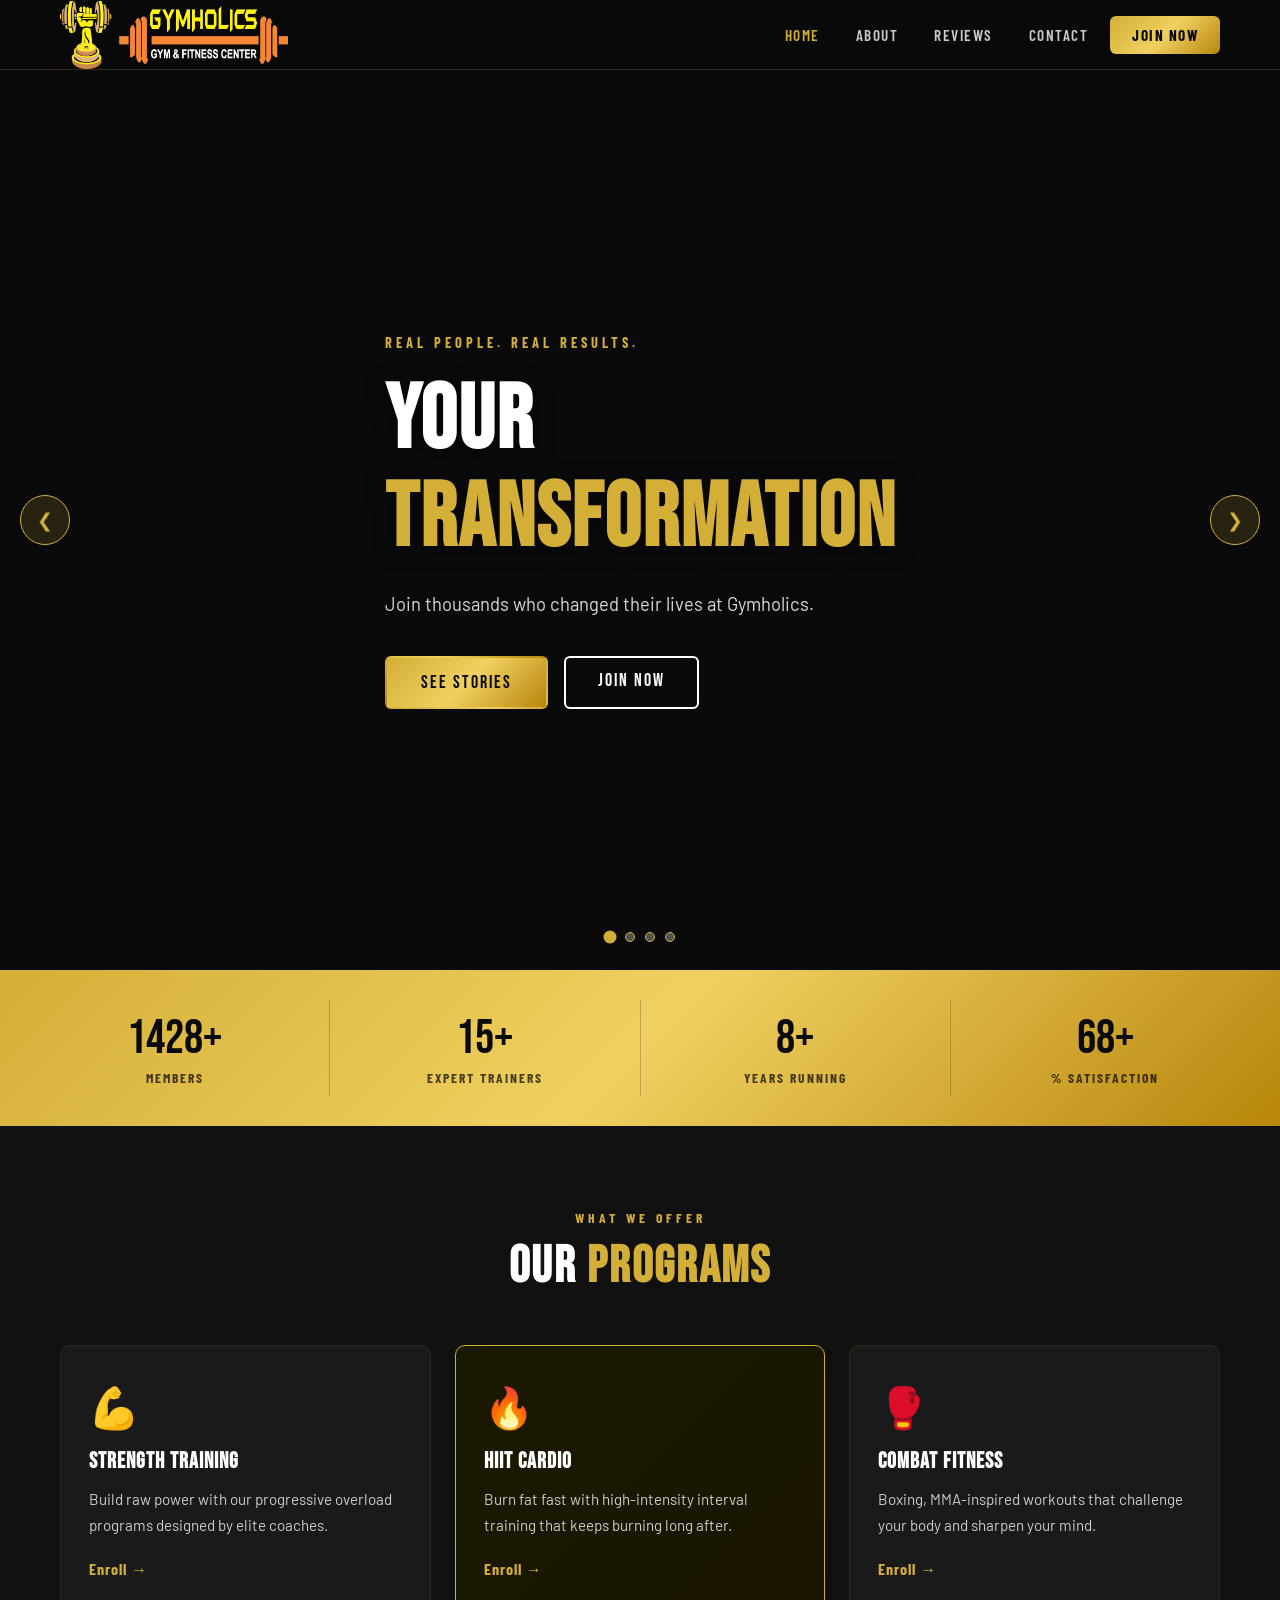
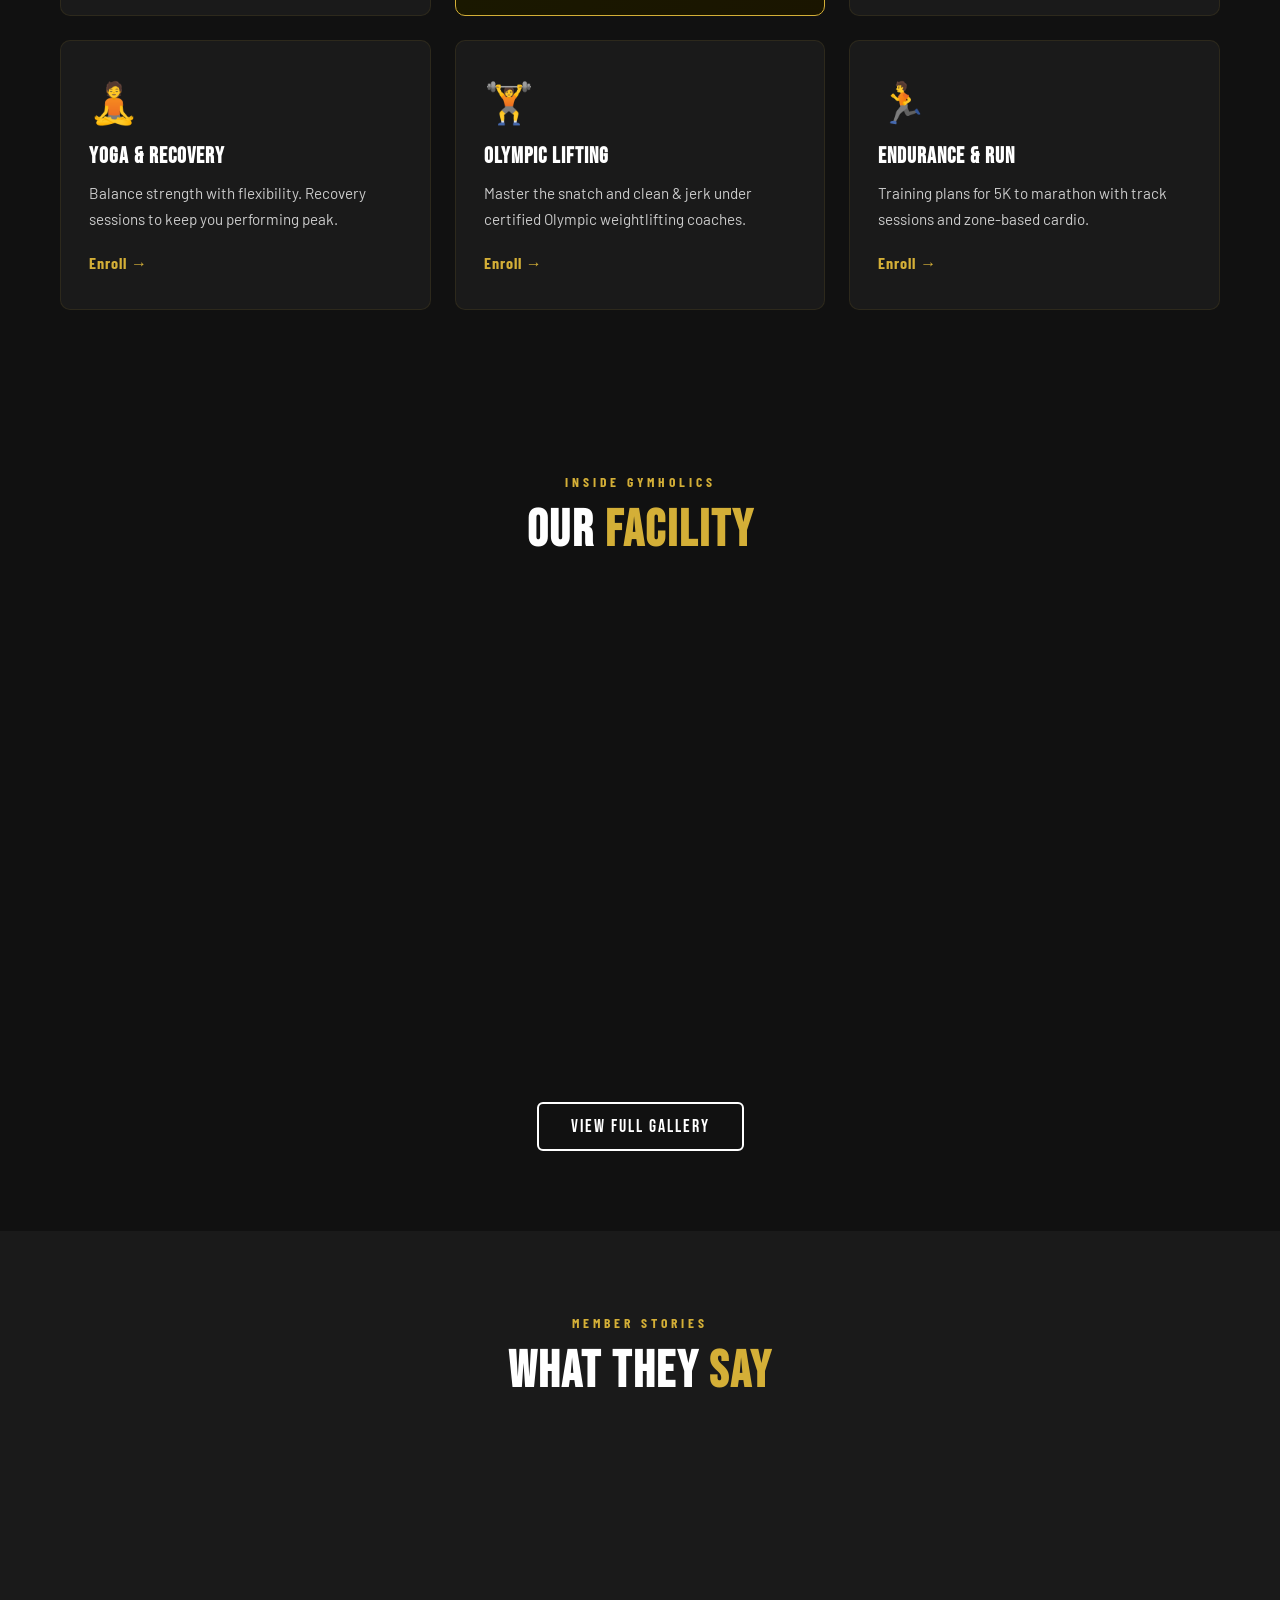
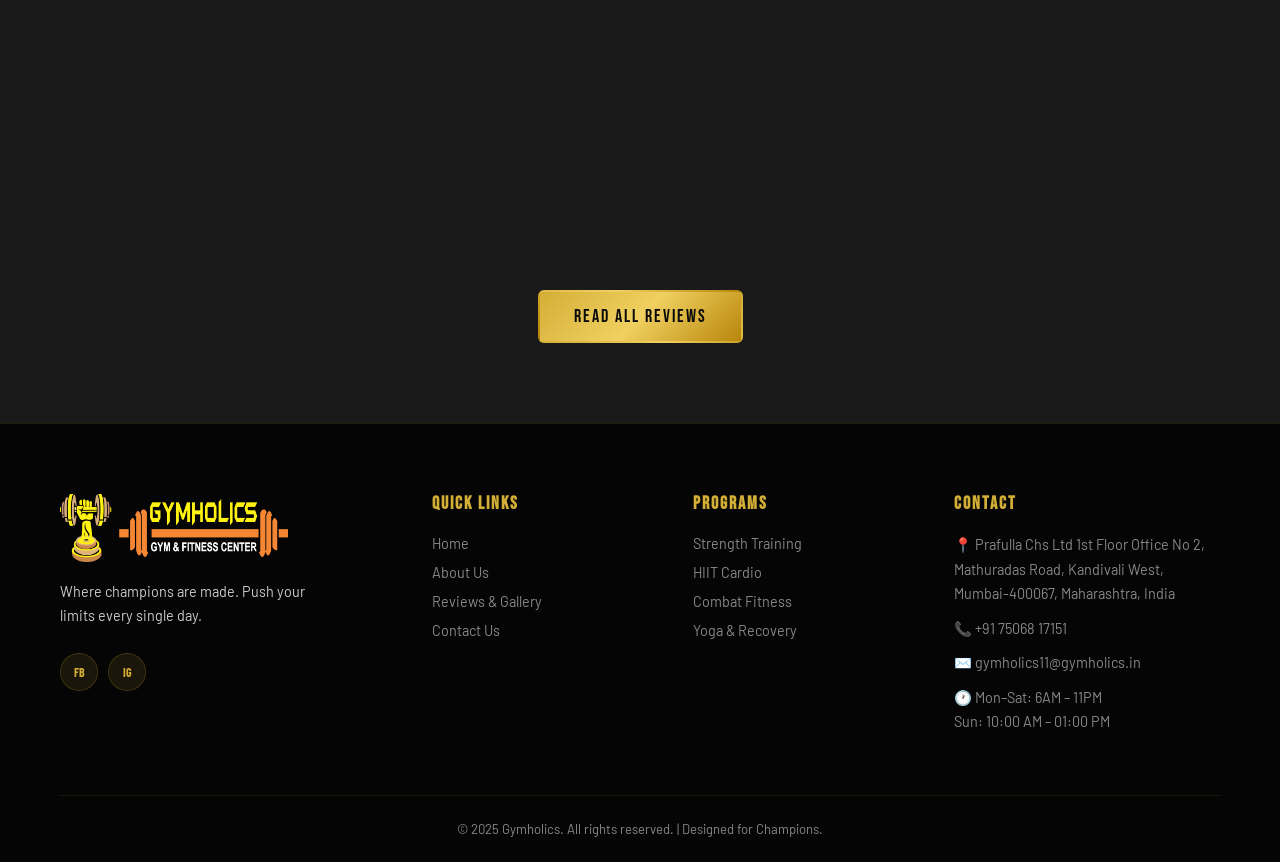
==== commit df57ee96: "Add files via upload" ====
--- a/index.html
+++ b/index.html
@@ -13,8 +13,7 @@
 <nav class="navbar" id="navbar">
   <div class="nav-container">
     <a href="index.html" class="logo">
-      <img src="logo.jpg" alt="Gymholics Logo" class="logo-img">
-      <span class="logo-text">GYMHOLICS</span>
+      <img  class="logo-img">
     </a>
     <button class="hamburger" id="hamburger" aria-label="Toggle menu">
       <span></span><span></span><span></span>
@@ -31,29 +30,7 @@
 
 <!-- HERO SLIDER -->
 <section class="hero-slider" id="heroSlider">
-  <div class="slide active" style="background-image: linear-gradient(135deg, rgba(0,0,0,0.7) 0%, rgba(0,0,0,0.3) 100%), url('https://images.unsplash.com/photo-1534438327276-14e5300c3a48?w=1600&q=80');">
-    <div class="slide-content">
-      <p class="slide-tag">Welcome to Gymholics</p>
-      <h1>FORGE YOUR<br><span class="gold">LEGEND</span></h1>
-      <p class="slide-sub">Where champions are made. Where limits are broken.</p>
-      <div class="slide-btns">
-        <a href="contact.html" class="btn-gold">Start Today</a>
-        <a href="about.html" class="btn-outline">Our Story</a>
-      </div>
-    </div>
-  </div>
-  <div class="slide" style="background-image: linear-gradient(135deg, rgba(0,0,0,0.7) 0%, rgba(0,0,0,0.3) 100%), url('https://images.unsplash.com/photo-1571019613454-1cb2f99b2d8b?w=1600&q=80');">
-    <div class="slide-content">
-      <p class="slide-tag">State-of-the-Art Equipment</p>
-      <h1>TRAIN LIKE<br><span class="gold">A BEAST</span></h1>
-      <p class="slide-sub">Premium equipment. Expert trainers. Unstoppable results.</p>
-      <div class="slide-btns">
-        <a href="contact.html" class="btn-gold">Get Membership</a>
-        <a href="reviews.html" class="btn-outline">See Results</a>
-      </div>
-    </div>
-  </div>
-  <div class="slide video-slide">
+ <div class="slide video-slide active">
     <video autoplay muted loop playsinline class="bg-video">
       <source src="Images/VideoBanner.mp4" type="video/mp4">
     </video>
@@ -65,6 +42,28 @@
       <div class="slide-btns">
         <a href="reviews.html" class="btn-gold">See Stories</a>
         <a href="contact.html" class="btn-outline">Join Now</a>
+      </div>
+    </div>
+  </div>
+  <div class="slide " style="background-image: linear-gradient(135deg, rgba(0,0,0,0.7) 0%, rgba(0,0,0,0.3) 100%), url('https://images.unsplash.com/photo-1534438327276-14e5300c3a48?w=1600&q=80');">
+    <div class="slide-content">
+      <p class="slide-tag">Welcome to Gymholics</p>
+      <h1>FORGE YOUR<br><span class="gold">LEGEND</span></h1>
+      <p class="slide-sub">Where champions are made. Where limits are broken.</p>
+      <div class="slide-btns">
+        <a href="contact.html" class="btn-gold">Start Today</a>
+        <a href="about.html" class="btn-outline">Our Story</a>
+      </div>
+    </div>
+  </div>
+  <div class="slide" style="background-image: linear-gradient(135deg, rgba(0,0,0,0.7) 0%, rgba(0,0,0,0.3) 100%), url('https://images.unsplash.com/photo-1571019613454-1cb2f99b2d8b?w=1600&q=80');">
+    <div class="slide-content">
+      <p class="slide-tag">State-of-the-Art Equipment</p>
+      <h1>TRAIN LIKE<br><span class="gold">A BEAST</span></h1>
+      <p class="slide-sub">Premium equipment. Expert trainers. Unstoppable results.</p>
+      <div class="slide-btns">
+        <a href="contact.html" class="btn-gold">Get Membership</a>
+        <a href="reviews.html" class="btn-outline">See Results</a>
       </div>
     </div>
   </div>
@@ -142,13 +141,13 @@
 </section>
 
 <!-- CTA STRIP -->
-<section class="cta-strip">
+<!-- <section class="cta-strip">
   <div class="container">
     <h2>READY TO <span class="gold">TRANSFORM?</span></h2>
     <p>First month free for new members. No contracts. Cancel anytime.</p>
     <a href="contact.html" class="btn-gold">Claim Free Trial</a>
   </div>
-</section>
+</section> -->
 
 <!-- GALLERY PREVIEW -->
 <section class="gallery-preview section-pad">
@@ -162,7 +161,7 @@
       <div class="gallery-item" style="background-image:url('https://images.unsplash.com/photo-1517836357463-d25dfeac3438?w=800&q=80')"><div class="gallery-overlay"><span>Free Weights</span></div></div>
       <div class="gallery-item" style="background-image:url('https://images.unsplash.com/photo-1571019613454-1cb2f99b2d8b?w=800&q=80')"><div class="gallery-overlay"><span>Cardio Zone</span></div></div>
       <div class="gallery-item wide" style="background-image:url('https://images.unsplash.com/photo-1599058917212-d750089bc07e?w=800&q=80')"><div class="gallery-overlay"><span>Group Classes</span></div></div>
-      <div class="gallery-item" style="background-image:url('https://images.unsplash.com/photo-1583454110551-21f2fa2afe61?w=800&q=80')"><div class="gallery-overlay"><span>Boxing Ring</span></div></div>
+      <!-- <div class="gallery-item" style="background-image:url('https://images.unsplash.com/photo-1583454110551-21f2fa2afe61?w=800&q=80')"><div class="gallery-overlay"><span>Boxing Ring</span></div></div> -->
     </div>
     <div class="center-btn"><a href="reviews.html" class="btn-outline">View Full Gallery</a></div>
   </div>
@@ -177,21 +176,7 @@
     </div>
     <div class="testi-carousel" id="testiCarousel">
       <div class="testi-track" id="testiTrack">
-        <div class="testi-card">
-          <div class="stars">★★★★★</div>
-          <p>"Lost 18kg in 4 months. The trainers here are different — they push you but also care deeply about your form and health."</p>
-          <div class="testi-author"><div class="author-avatar" style="background:#d4af37">R</div><div><strong>Rahul Mehta</strong><span>Member since 2022</span></div></div>
-        </div>
-        <div class="testi-card">
-          <div class="stars">★★★★★</div>
-          <p>"Best gym in the region. The equipment is top-notch, the vibe is electric, and every session leaves me feeling unstoppable."</p>
-          <div class="testi-author"><div class="author-avatar" style="background:#b8860b">P</div><div><strong>Priya Sharma</strong><span>Member since 2023</span></div></div>
-        </div>
-        <div class="testi-card">
-          <div class="stars">★★★★★</div>
-          <p>"Joined for weight loss, stayed for the community. Gymholics is more than a gym — it's a lifestyle transformation hub."</p>
-          <div class="testi-author"><div class="author-avatar" style="background:#c8942a">A</div><div><strong>Arjun Patil</strong><span>Member since 2021</span></div></div>
-        </div>
+       	<iframe src="https://widgets.sociablekit.com/google-reviews/iframe/25667100" frameborder="0" width="100%" height="400px"></iframe>
       </div>
     </div>
     <div class="center-btn"><a href="reviews.html" class="btn-gold">Read All Reviews</a></div>
@@ -203,13 +188,11 @@
   <div class="container">
     <div class="footer-grid">
       <div class="footer-brand">
-        <a href="index.html" class="logo"><img src="logo.jpg" alt="" class="logo-img"><span class="logo-text">GYMHOLICS</span></a>
+        <a href="index.html" class="logo"><img  class="logo-img"></a>
         <p>Where champions are made. Push your limits every single day.</p>
         <div class="social-links">
-          <a href="#" class="social">FB</a>
-          <a href="#" class="social">IG</a>
-          <a href="#" class="social">YT</a>
-          <a href="#" class="social">TW</a>
+          <a href="https://www.facebook.com/GYMHOLICS11/" class="social">FB</a><a href="https://www.instagram.com/gymholicsfitness/" class="social">IG</a>
+		  <!-- <a href="#" class="social">YT</a><a href="#" class="social">TW</a> -->
         </div>
       </div>
       <div class="footer-links">
@@ -232,10 +215,10 @@
       </div>
       <div class="footer-contact">
         <h4>Contact</h4>
-        <p>📍 Artist Village, Maharashtra</p>
-        <p>📞 +91 98765 43210</p>
-        <p>✉️ info@gymholics.in</p>
-        <p>🕐 Mon–Sat: 5AM – 11PM</p>
+        <p>📍 Prafulla Chs Ltd 1st Floor Office No 2, Mathuradas Road, Kandivali West, Mumbai-400067, Maharashtra, India</p>
+        <p>📞 +91 75068 17151</p>
+        <p>✉️ gymholics11@gymholics.in</p>
+        <p>🕐 Mon–Sat: 6AM – 11PM<br>Sun: 10:00 AM – 01:00 PM</p>
       </div>
     </div>
     <div class="footer-bottom">
--- a/style.css
+++ b/style.css
@@ -85,7 +85,7 @@
   height: 100%; display: flex; align-items: center; justify-content: space-between;
 }
 .logo { display: flex; align-items: center; gap: 12px; }
-.logo-img { width: 42px; height: 42px; border-radius: 50%; object-fit: cover; border: 2px solid var(--gold); }
+.logo-img {  height: 68px;  content: url('logo.png');}
 .logo-text { font-family: 'Bebas Neue', sans-serif; font-size: 1.6rem; letter-spacing: 3px; color: var(--gold); }
 .nav-links { display: flex; align-items: center; gap: 8px; }
 .nav-links li a {
@@ -127,7 +127,7 @@
 .slide.active { opacity: 1; z-index: 1; }
 .video-slide { background: var(--black); }
 .bg-video { position: absolute; inset: 0; width: 100%; height: 100%; object-fit: cover; }
-.video-overlay { position: absolute; inset: 0; background: rgba(0,0,0,0.6); }
+.video-overlay { position: absolute; inset: 0; /* background: rgba(0,0,0,0.6); */ }
 .slide-content {
   position: relative; z-index: 2;
   max-width: 1200px; margin: 0 auto; padding: 0 40px;
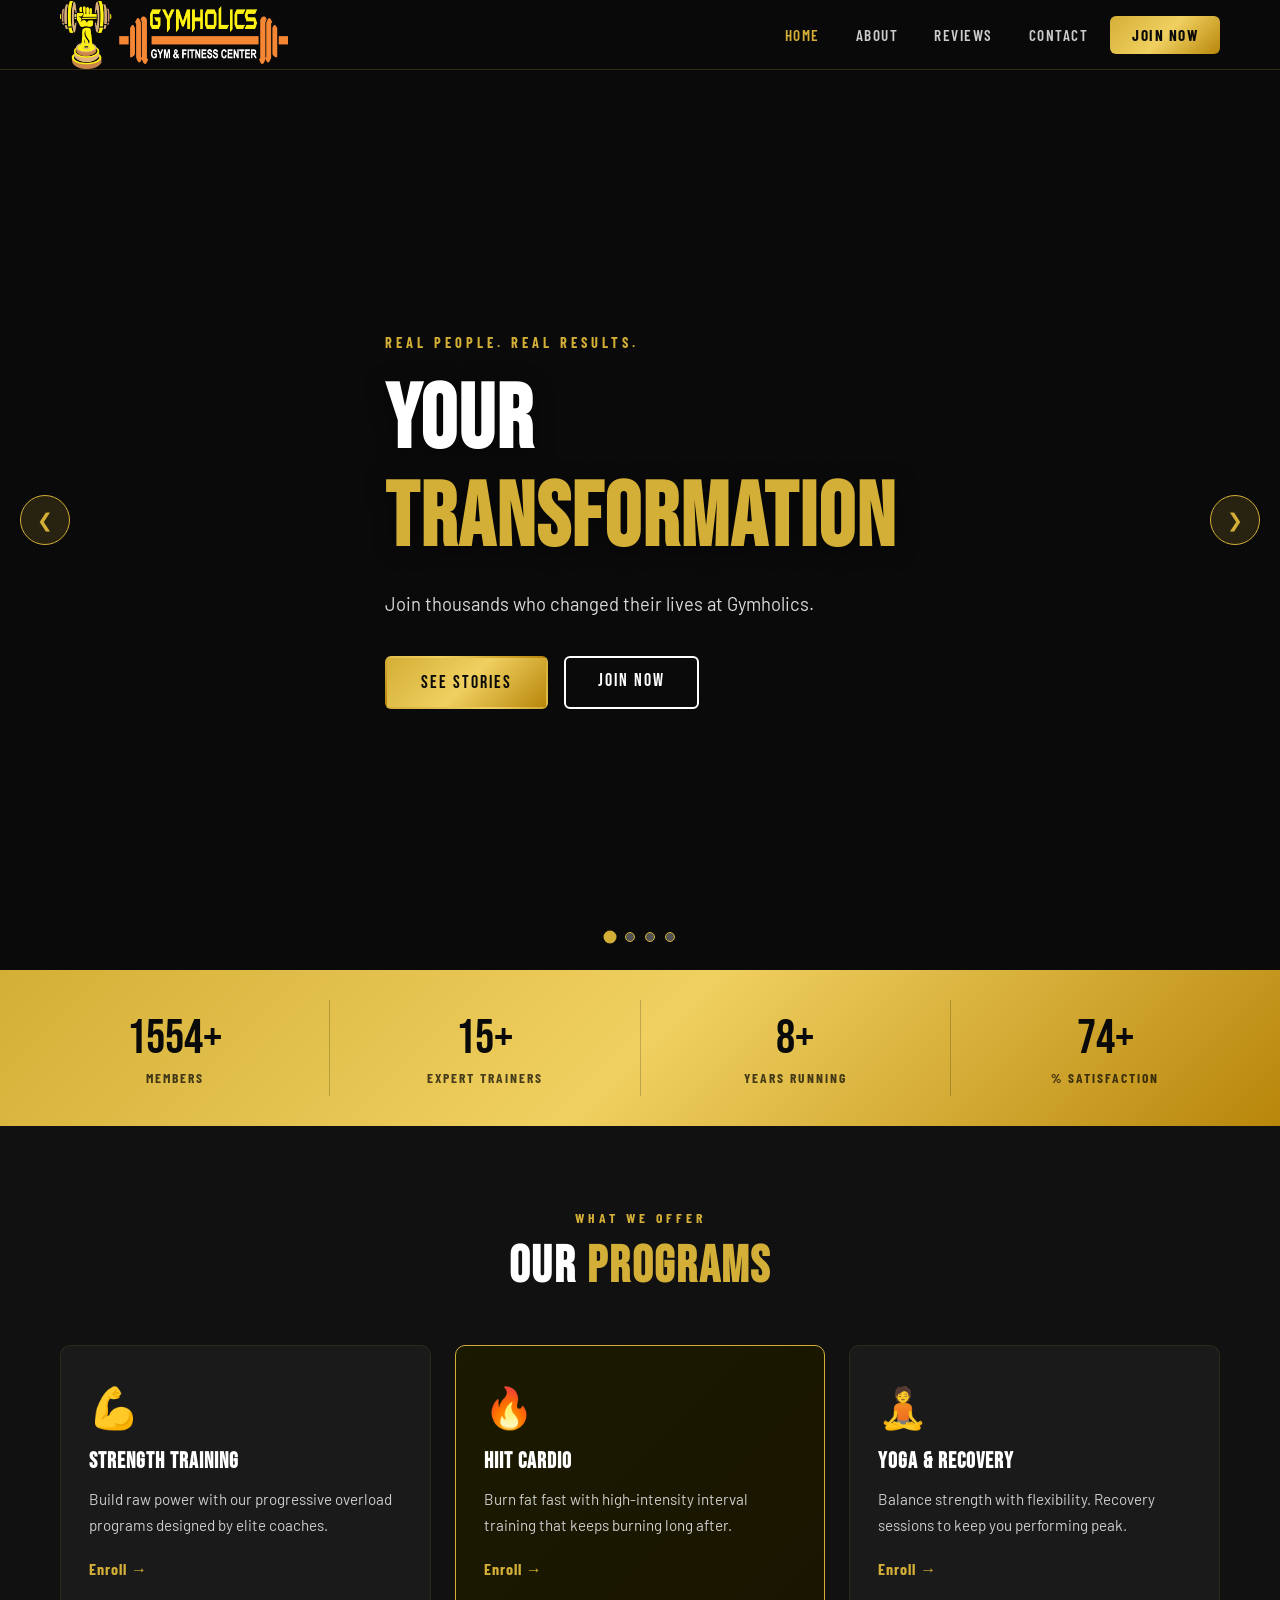
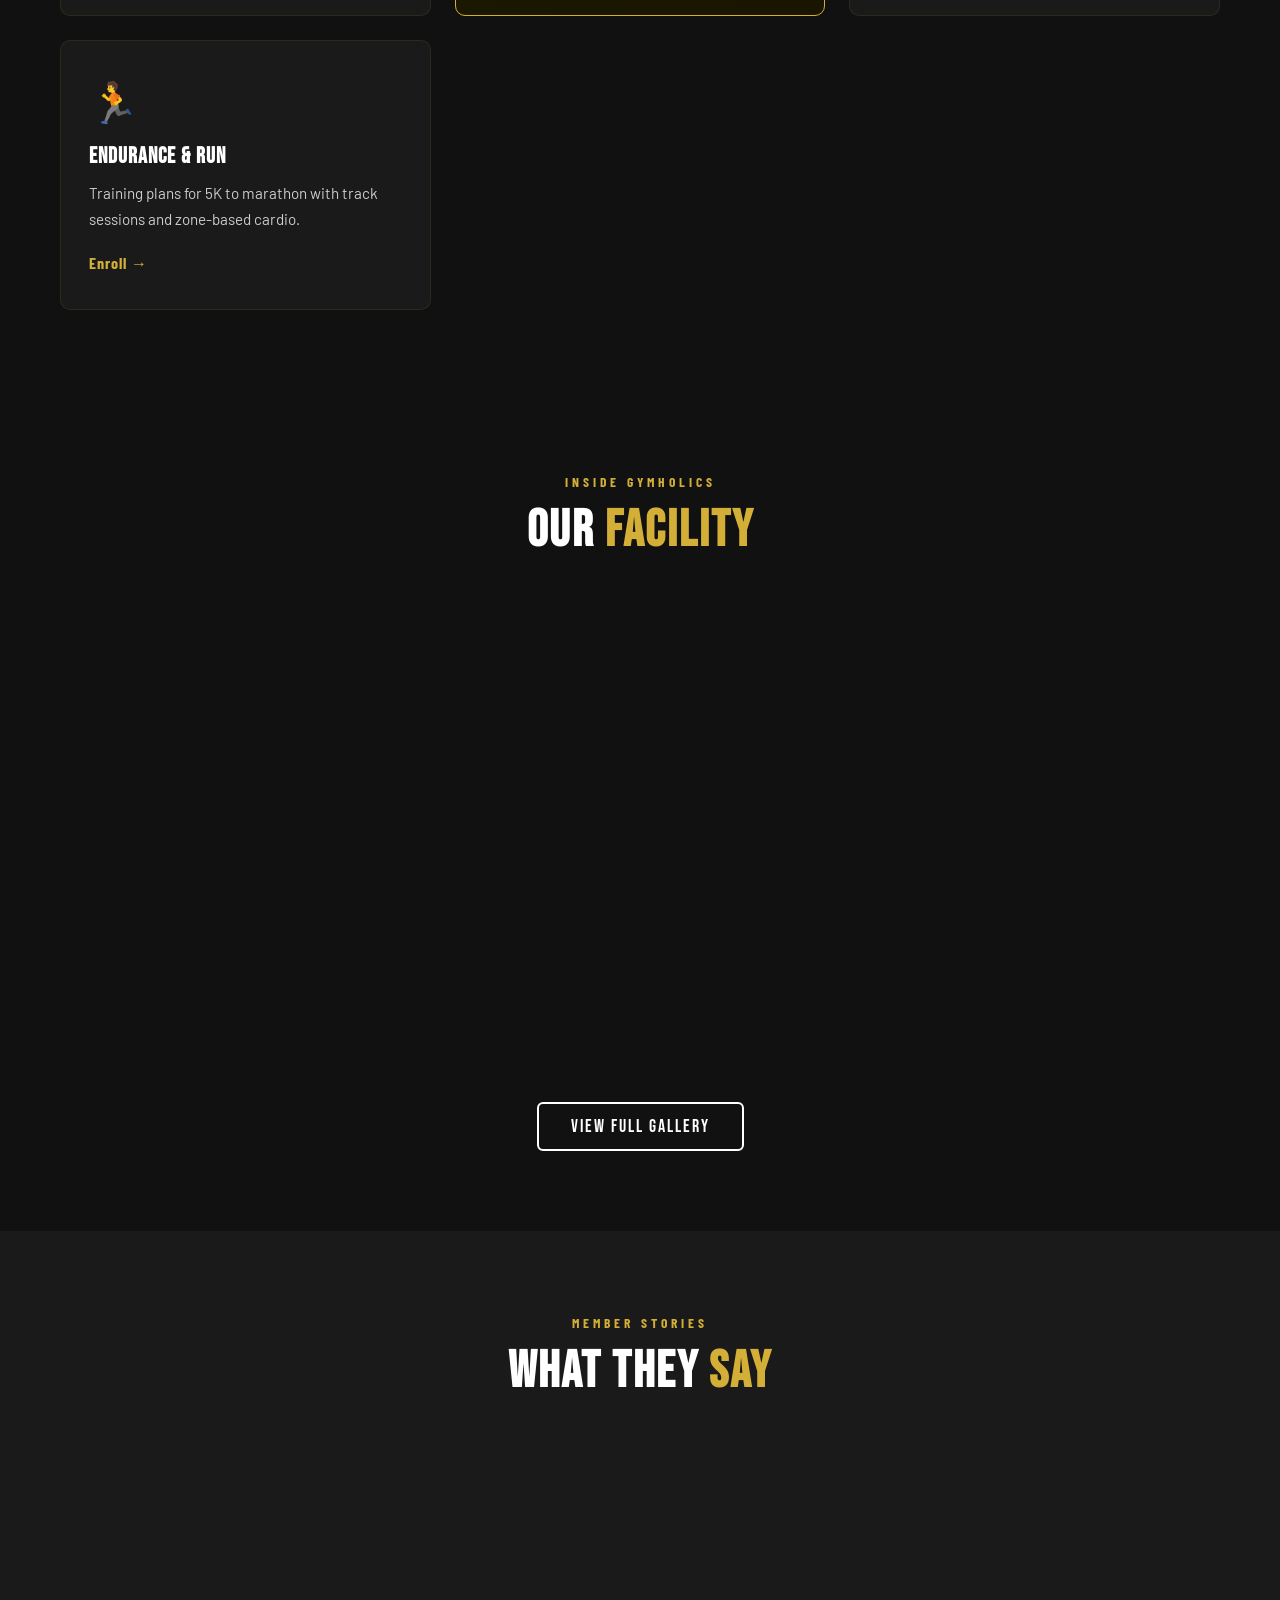
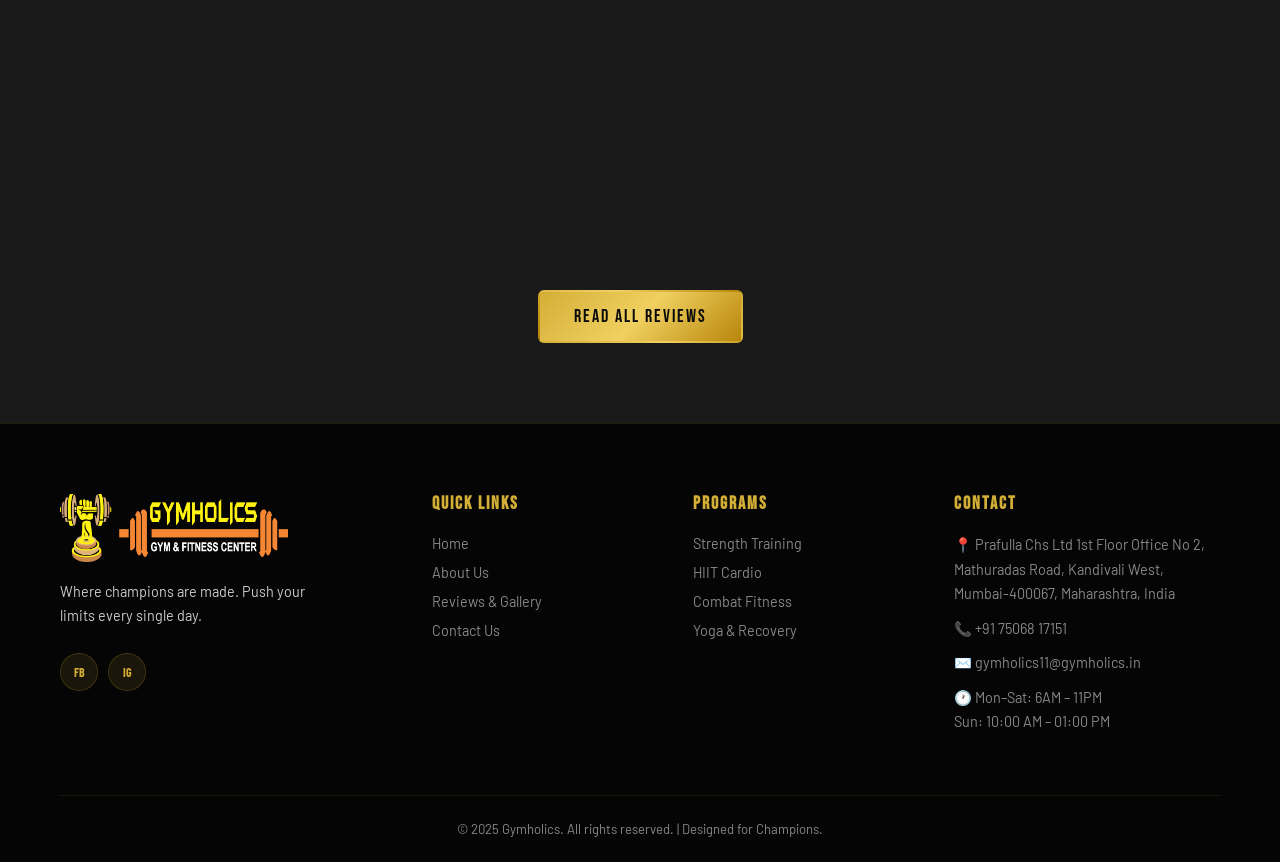
==== commit 2cd9fcd5: "Add files via upload" ====
--- a/index.html
+++ b/index.html
@@ -113,23 +113,17 @@
         <a href="contact.html" class="card-link">Enroll →</a>
       </div>
       <div class="program-card">
-        <div class="program-icon">🥊</div>
-        <h3>Combat Fitness</h3>
-        <p>Boxing, MMA-inspired workouts that challenge your body and sharpen your mind.</p>
-        <a href="contact.html" class="card-link">Enroll →</a>
-      </div>
-      <div class="program-card">
         <div class="program-icon">🧘</div>
         <h3>Yoga & Recovery</h3>
         <p>Balance strength with flexibility. Recovery sessions to keep you performing peak.</p>
         <a href="contact.html" class="card-link">Enroll →</a>
       </div>
-      <div class="program-card">
+      <!-- <div class="program-card">
         <div class="program-icon">🏋️</div>
         <h3>Olympic Lifting</h3>
         <p>Master the snatch and clean & jerk under certified Olympic weightlifting coaches.</p>
         <a href="contact.html" class="card-link">Enroll →</a>
-      </div>
+      </div> -->
       <div class="program-card">
         <div class="program-icon">🏃</div>
         <h3>Endurance & Run</h3>
@@ -191,7 +185,7 @@
         <a href="index.html" class="logo"><img  class="logo-img"></a>
         <p>Where champions are made. Push your limits every single day.</p>
         <div class="social-links">
-          <a href="https://www.facebook.com/GYMHOLICS11/" class="social">FB</a><a href="https://www.instagram.com/gymholicsfitness/" class="social">IG</a>
+          <a href="https://www.facebook.com/GYMHOLICS11/" target="blank" class="social">FB</a><a href="https://www.instagram.com/gymholicsfitness/" target="blank" class="social">IG</a>
 		  <!-- <a href="#" class="social">YT</a><a href="#" class="social">TW</a> -->
         </div>
       </div>
